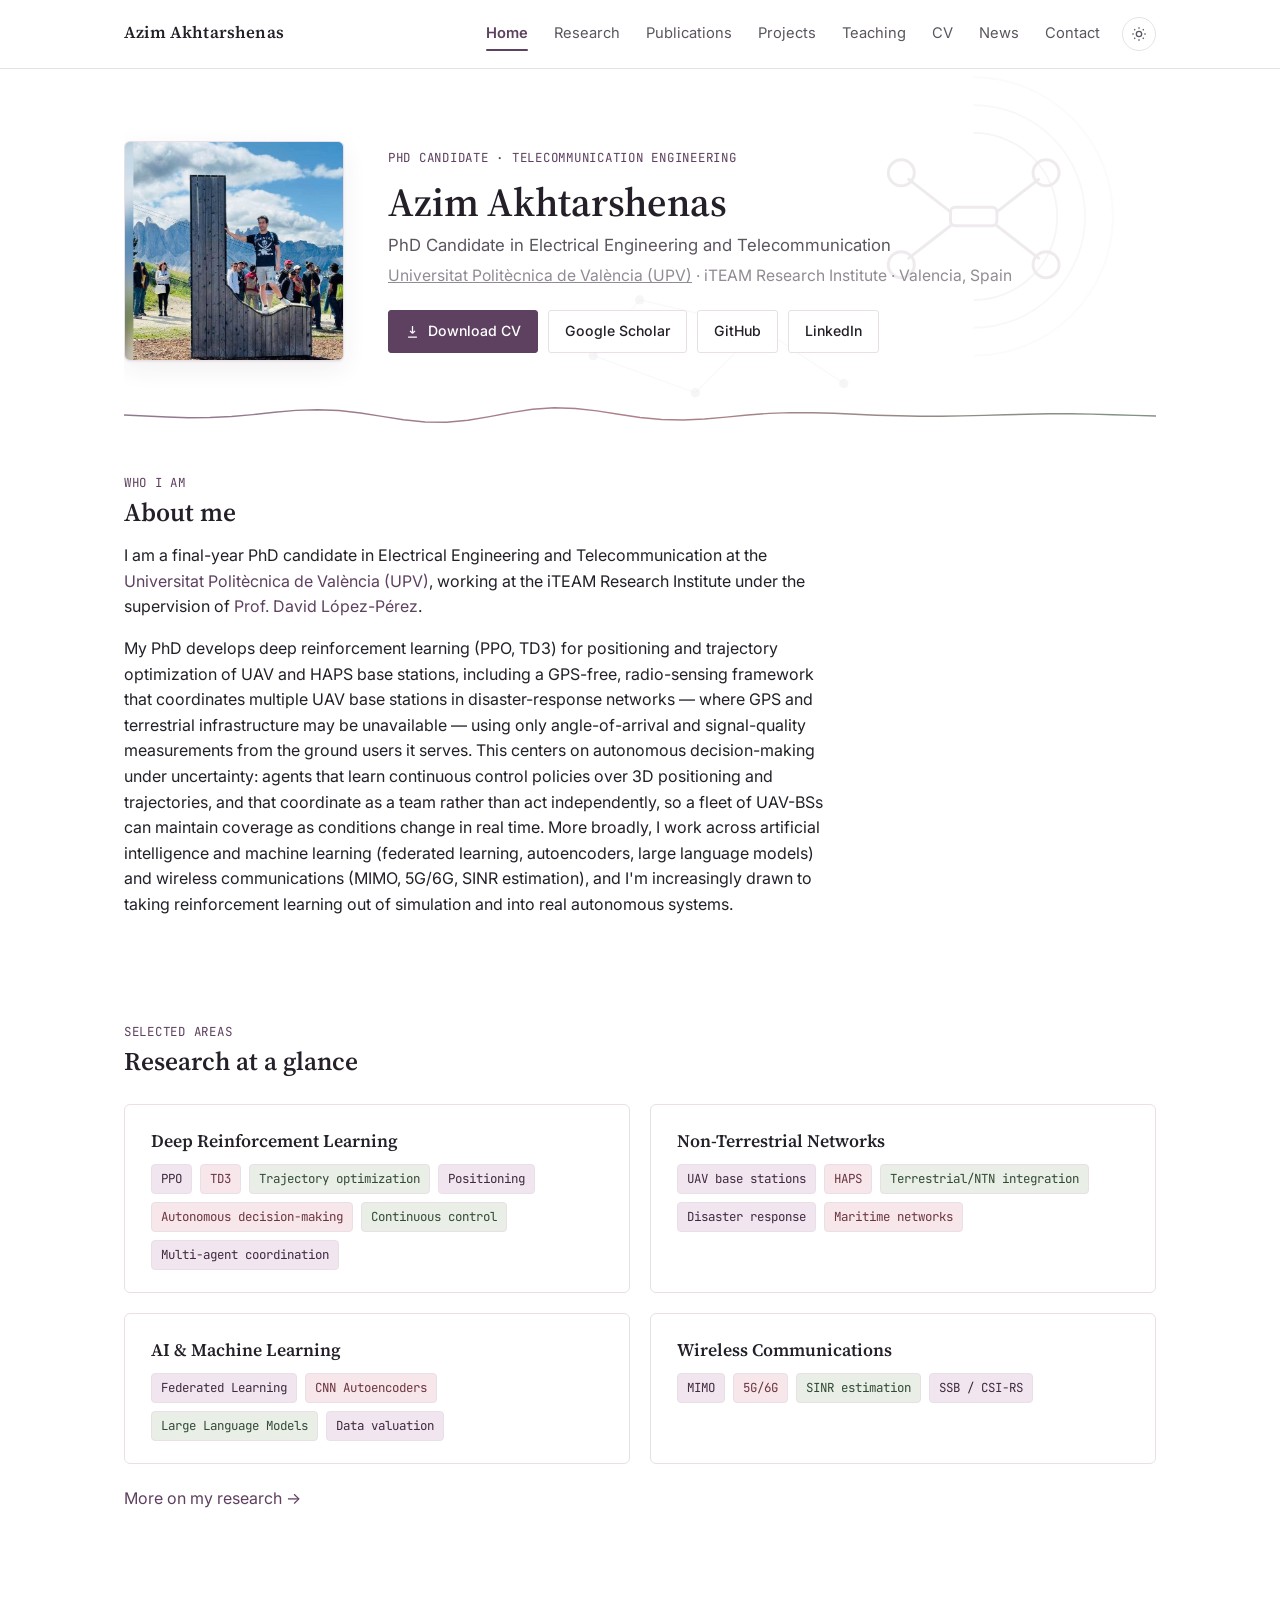
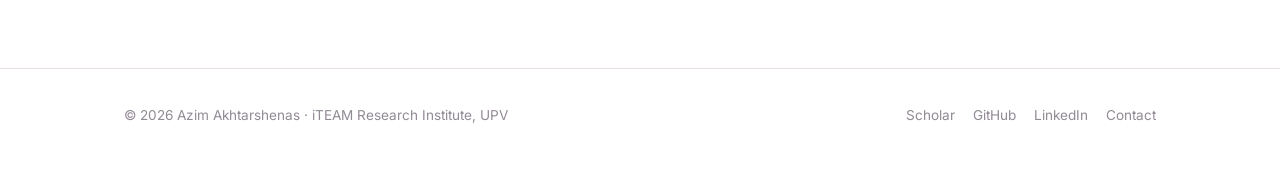
==== index.html @ 23be4c0c "Reconnect repo: reorder research cards, clean stray folders" ====
<!DOCTYPE html>
<html lang="en">
<head>
<meta charset="UTF-8" />
<meta name="viewport" content="width=device-width, initial-scale=1.0" />
<title>Azim Akhtarshenas — PhD Candidate, iTEAM / UPV</title>
<meta name="description" content="Azim Akhtarshenas, PhD candidate at iTEAM Research Institute, Universitat Politècnica de València. Wireless communications, AI, reinforcement learning, signal processing, computational imaging." />
<link rel="preconnect" href="https://fonts.googleapis.com">
<link rel="preconnect" href="https://fonts.gstatic.com" crossorigin>
<link href="https://fonts.googleapis.com/css2?family=Source+Serif+4:opsz,wght@8..60,400;8..60,600;8..60,700&family=Inter:wght@400;500;600;700&family=JetBrains+Mono:wght@400;500&display=swap" rel="stylesheet">
<link rel="stylesheet" href="assets/css/style.css" />
</head>
<body>

<header class="site-header">
  <nav class="nav">
    <a class="nav-brand" href="index.html">Azim Akhtarshenas</a>
    <button class="nav-toggle" onclick="toggleNav()" aria-label="Toggle menu">
      <svg viewBox="0 0 24 24" width="22" height="22" fill="none" stroke="currentColor" stroke-width="2"><line x1="3" y1="6" x2="21" y2="6"/><line x1="3" y1="12" x2="21" y2="12"/><line x1="3" y1="18" x2="21" y2="18"/></svg>
    </button>
    <ul class="nav-links">
      <li><a href="index.html">Home</a></li>
      <li><a href="research.html">Research</a></li>
      <li><a href="publications.html">Publications</a></li>
      <li><a href="projects.html">Projects</a></li>
      <li><a href="teaching.html">Teaching</a></li>
      <li><a href="cv.html">CV</a></li>
      <li><a href="news.html">News</a></li>
      <li><a href="contact.html">Contact</a></li>
      <li>
        <button class="theme-toggle" onclick="toggleTheme()" aria-label="Toggle dark mode">
          <svg class="icon-sun" viewBox="0 0 24 24" fill="none" stroke="currentColor" stroke-width="2"><circle cx="12" cy="12" r="4"/><path d="M12 2v2M12 20v2M4.9 4.9l1.4 1.4M17.7 17.7l1.4 1.4M2 12h2M20 12h2M4.9 19.1l1.4-1.4M17.7 6.3l1.4-1.4"/></svg>
          <svg class="icon-moon" viewBox="0 0 24 24" fill="none" stroke="currentColor" stroke-width="2"><path d="M21 12.8A9 9 0 1 1 11.2 3 7 7 0 0 0 21 12.8Z"/></svg>
        </button>
      </li>
    </ul>
  </nav>
</header>

<main class="container">

  <section class="hero">
    <svg class="hero-art" viewBox="0 0 800 460" aria-hidden="true" preserveAspectRatio="xMaxYMid meet">
      <!-- signal arcs broadcasting from the drone -->
      <g fill="none" stroke="currentColor" stroke-width="2">
        <path d="M560 120 a90 90 0 0 1 0 180" opacity="0.5"/>
        <path d="M560 90 a120 120 0 0 1 0 240" opacity="0.35"/>
        <path d="M560 60 a150 150 0 0 1 0 300" opacity="0.22"/>
      </g>
      <!-- quadcopter -->
      <g fill="none" stroke="currentColor" stroke-width="3.2" stroke-linecap="round">
        <rect x="535" y="200" width="50" height="20" rx="5"/>
        <line x1="535" y1="205" x2="490" y2="170"/>
        <line x1="585" y1="205" x2="630" y2="170"/>
        <line x1="535" y1="220" x2="490" y2="255"/>
        <line x1="585" y1="220" x2="630" y2="255"/>
        <circle cx="482" cy="163" r="14"/>
        <circle cx="638" cy="163" r="14"/>
        <circle cx="482" cy="262" r="14"/>
        <circle cx="638" cy="262" r="14"/>
      </g>
      <!-- multi-UAV / network graph nodes echoing the multi-agent coordination work -->
      <g fill="currentColor" opacity="0.5">
        <circle cx="150" cy="360" r="5"/>
        <circle cx="260" cy="400" r="5"/>
        <circle cx="330" cy="330" r="5"/>
        <circle cx="420" cy="390" r="5"/>
        <circle cx="200" cy="300" r="5"/>
      </g>
      <g fill="none" stroke="currentColor" stroke-width="1.4" opacity="0.32">
        <line x1="150" y1="360" x2="260" y2="400"/>
        <line x1="260" y1="400" x2="330" y2="330"/>
        <line x1="330" y1="330" x2="420" y2="390"/>
        <line x1="200" y1="300" x2="330" y2="330"/>
        <line x1="200" y1="300" x2="150" y2="360"/>
      </g>
      <!-- small drones drifting across the background, echoing the fleet-coordination work -->
      <g class="drone-fly drone-fly-a" fill="none" stroke="currentColor" stroke-width="3" stroke-linecap="round">
        <rect x="-12" y="-5" width="24" height="10" rx="3"/>
        <line x1="-12" y1="-2" x2="-30" y2="-16"/>
        <line x1="12" y1="-2" x2="30" y2="-16"/>
        <line x1="-12" y1="5" x2="-30" y2="18"/>
        <line x1="12" y1="5" x2="30" y2="18"/>
        <circle cx="-32" cy="-18" r="6"/>
        <circle cx="32" cy="-18" r="6"/>
        <circle cx="-32" cy="20" r="6"/>
        <circle cx="32" cy="20" r="6"/>
      </g>
      <g class="drone-fly drone-fly-b" fill="none" stroke="currentColor" stroke-width="2.6" stroke-linecap="round">
        <rect x="-10" y="-4" width="20" height="8" rx="2.5"/>
        <line x1="-10" y1="-2" x2="-25" y2="-13"/>
        <line x1="10" y1="-2" x2="25" y2="-13"/>
        <line x1="-10" y1="4" x2="-25" y2="15"/>
        <line x1="10" y1="4" x2="25" y2="15"/>
        <circle cx="-27" cy="-15" r="5"/>
        <circle cx="27" cy="-15" r="5"/>
        <circle cx="-27" cy="17" r="5"/>
        <circle cx="27" cy="17" r="5"/>
      </g>
    </svg>
    <div class="hero-grid">
      <img class="hero-photo" src="assets/img/profile.jpg" alt="Portrait of Azim Akhtarshenas" />
      <div>
        <span class="eyebrow">PhD Candidate · Telecommunication Engineering</span>
        <h1>Azim Akhtarshenas</h1>
        <p class="role">PhD Candidate in Electrical Engineering and Telecommunication</p>
        <p class="affil">
          <a href="https://www.upv.es" target="_blank" rel="noopener">Universitat Politècnica de València (UPV)</a> · iTEAM Research Institute · Valencia, Spain
        </p>
        <div class="btn-row">
          <a class="btn btn-primary" href="assets/cv/CV_Azim_Akhtarshenas.pdf" target="_blank" rel="noopener">
            <svg viewBox="0 0 24 24" fill="none" stroke="currentColor" stroke-width="2"><path d="M12 3v12m0 0 4-4m-4 4-4-4M5 21h14"/></svg>
            Download CV
          </a>
          <a class="btn" href="https://scholar.google.com/citations?user=5eCLyxwAAAAJ" target="_blank" rel="noopener">Google Scholar</a>
          <a class="btn" href="https://github.com/aakhtarshenas" target="_blank" rel="noopener">GitHub</a>
          <a class="btn" href="https://www.linkedin.com/in/azim-akhtarshenas-8499a5163/" target="_blank" rel="noopener">LinkedIn</a>
        </div>
      </div>
    </div>
  </section>

  <svg class="waveform-divider" aria-hidden="true"></svg>

  <section class="section">
    <div class="bio">
      <div class="section-head" style="margin-bottom:16px;">
        <span class="eyebrow">Who I am</span>
        <h2>About me</h2>
      </div>
      <p>
        I am a final-year PhD candidate in Electrical Engineering and Telecommunication at the
        <a href="https://www.upv.es" target="_blank" rel="noopener">Universitat Politècnica de València (UPV)</a>,
        working at the iTEAM Research Institute under the supervision of
        <a href="http://davidlopezperez.com/about-me/" target="_blank" rel="noopener">Prof. David López-Pérez</a>.
      </p>
      <p>
        My PhD develops deep reinforcement learning (PPO, TD3) for positioning and trajectory
        optimization of UAV and HAPS base stations, including a GPS-free, radio-sensing framework
        that coordinates multiple UAV base stations in disaster-response networks — where GPS and
        terrestrial infrastructure may be unavailable — using only angle-of-arrival and signal-quality
        measurements from the ground users it serves. This centers on autonomous decision-making
        under uncertainty: agents that learn continuous control policies over 3D positioning and
        trajectories, and that coordinate as a team rather than act independently, so a fleet of
        UAV-BSs can maintain coverage as conditions change in real time. More broadly, I work across
        artificial intelligence and machine learning (federated learning, autoencoders, large
        language models) and wireless communications (MIMO, 5G/6G, SINR estimation), and I'm
        increasingly drawn to taking reinforcement learning out of simulation and into real
        autonomous systems.
      </p>
    </div>
  </section>

  <section class="section">
    <div class="section-head">
      <span class="eyebrow">Selected areas</span>
      <h2>Research at a glance</h2>
    </div>
    <div class="card-grid">
      <div class="card">
        <h3>Deep Reinforcement Learning</h3>
        <ul>
          <li>PPO</li><li>TD3</li><li>Trajectory optimization</li><li>Positioning</li><li>Autonomous decision-making</li><li>Continuous control</li><li>Multi-agent coordination</li>
        </ul>
      </div>
      <div class="card">
        <h3>Non-Terrestrial Networks</h3>
        <ul>
          <li>UAV base stations</li><li>HAPS</li><li>Terrestrial/NTN integration</li><li>Disaster response</li><li>Maritime networks</li>
        </ul>
      </div>
      <div class="card">
        <h3>AI &amp; Machine Learning</h3>
        <ul>
          <li>Federated Learning</li><li>CNN Autoencoders</li><li>Large Language Models</li><li>Data valuation</li>
        </ul>
      </div>
      <div class="card">
        <h3>Wireless Communications</h3>
        <ul>
          <li>MIMO</li><li>5G/6G</li><li>SINR estimation</li><li>SSB / CSI-RS</li>
        </ul>
      </div>
    </div>
    <p style="margin-top:22px;"><a href="research.html">More on my research →</a></p>
  </section>

</main>

<footer class="site-footer">
  <div class="container footer-inner">
    <div>© <span id="year"></span> Azim Akhtarshenas · iTEAM Research Institute, UPV</div>
    <div class="footer-links">
      <a href="https://scholar.google.com/citations?user=5eCLyxwAAAAJ" target="_blank" rel="noopener">Scholar</a>
      <a href="https://github.com/aakhtarshenas" target="_blank" rel="noopener">GitHub</a>
      <a href="https://www.linkedin.com/in/azim-akhtarshenas-8499a5163/" target="_blank" rel="noopener">LinkedIn</a>
      <a href="contact.html">Contact</a>
    </div>
  </div>
</footer>

<script src="assets/js/main.js"></script>
<script>document.getElementById("year").textContent = new Date().getFullYear();</script>
</body>
</html>
---- assets/css/style.css ----
/* ==========================================================================
   Azim Akhtarshenas — academic site
   Design tokens
   ========================================================================== */

:root {
  /* -- palette (light) — dusty plum, rose, sage -- */
  --bg: #ffffff;
  --bg-raised: #ffffff;
  --bg-sunken: #f6f6f6;
  --ink: #241f28;
  --ink-soft: #5c5560;
  --ink-faint: #928a94;
  --hairline: #e8e0e6;
  --blue: #5e4060;
  --blue-deep: #40293f;
  --blue-soft: #8a6b8c;
  --blue-wash: #f1e6f0;
  --accent-line: #5e4060;
  --rose: #8c4a58;
  --rose-deep: #6b3540;
  --rose-wash: #f7e7ea;
  --sage: #47654a;
  --sage-deep: #324a34;
  --sage-wash: #e9efe6;
  --shadow: 0 1px 2px rgba(64, 41, 63, 0.07), 0 8px 24px rgba(64, 41, 63, 0.07);

  /* -- type -- */
  --font-display: "Source Serif 4", "Iowan Old Style", Georgia, serif;
  --font-body: "Inter", -apple-system, BlinkMacSystemFont, "Segoe UI", sans-serif;
  --font-mono: "JetBrains Mono", "SF Mono", Menlo, monospace;

  --radius: 3px;
  --max-w: 1080px;
}

html[data-theme="dark"] {
  --bg: #17131a;
  --bg-raised: #1f1922;
  --bg-sunken: #120e15;
  --ink: #f1eaf0;
  --ink-soft: #cabec8;
  --ink-faint: #8c7f8a;
  --hairline: #362e37;
  --blue: #d3a8d6;
  --blue-deep: #e6cae8;
  --blue-soft: #ab84ac;
  --blue-wash: #2c2130;
  --accent-line: #d3a8d6;
  --rose: #d99aa5;
  --rose-deep: #e8bcc4;
  --rose-wash: #302127;
  --sage: #9dc2a0;
  --sage-deep: #c1ddc3;
  --sage-wash: #1b2a1e;
  --shadow: 0 1px 2px rgba(0, 0, 0, 0.3), 0 8px 24px rgba(0, 0, 0, 0.35);
}

* { box-sizing: border-box; }

html {
  scroll-behavior: smooth;
}

@media (prefers-reduced-motion: reduce) {
  html { scroll-behavior: auto; }
  *, *::before, *::after { animation-duration: 0.001ms !important; transition-duration: 0.001ms !important; }
}

body {
  margin: 0;
  background: var(--bg);
  color: var(--ink);
  font-family: var(--font-body);
  font-size: 16px;
  line-height: 1.6;
  -webkit-font-smoothing: antialiased;
  transition: background 0.2s ease, color 0.2s ease;
}

a { color: var(--blue); text-decoration: none; }
a:hover { text-decoration: underline; }

:focus-visible {
  outline: 2px solid var(--blue);
  outline-offset: 2px;
}

h1, h2, h3, h4 {
  font-family: var(--font-display);
  color: var(--ink);
  font-weight: 600;
  line-height: 1.2;
  margin: 0 0 0.5em;
}

p { margin: 0 0 1em; color: var(--ink-soft); }

.container {
  max-width: var(--max-w);
  margin: 0 auto;
  padding: 0 24px;
}

/* ---------- Signature motif: waveform divider ----------
   A thin sine/pulse trace, standing in for an RF signal —
   used as a section divider instead of a generic <hr>. */
.waveform-divider {
  display: block;
  width: 100%;
  height: 28px;
  margin: 0 auto;
}
.waveform-divider path {
  fill: none;
  stroke: url(#waveform-gradient);
  stroke-width: 1.4;
  opacity: 0.7;
}

/* ---------- Header / nav ---------- */
.site-header {
  position: sticky;
  top: 0;
  z-index: 50;
  background: rgba(255, 255, 255, 0.86);
  backdrop-filter: saturate(180%) blur(10px);
  border-bottom: 1px solid var(--hairline);
}
html[data-theme="dark"] .site-header {
  background: rgba(15, 22, 33, 0.86);
}
.nav {
  display: flex;
  align-items: center;
  justify-content: space-between;
  max-width: var(--max-w);
  margin: 0 auto;
  padding: 14px 24px;
}
.nav-brand {
  font-family: var(--font-display);
  font-weight: 600;
  font-size: 1.05rem;
  color: var(--ink);
  letter-spacing: 0.01em;
}
.nav-brand:hover { text-decoration: none; color: var(--blue); }
.nav-links {
  display: flex;
  gap: 2px;
  list-style: none;
  margin: 0;
  padding: 0;
  align-items: center;
}
.nav-links a {
  display: inline-block;
  color: var(--ink-soft);
  font-size: 0.92rem;
  padding: 8px 12px;
  border-radius: var(--radius);
  position: relative;
}
.nav-links a:hover { color: var(--blue); text-decoration: none; background: var(--blue-wash); }
.nav-links a.active { color: var(--blue); font-weight: 600; }
.nav-links a.active::after {
  content: "";
  position: absolute;
  left: 12px; right: 12px; bottom: 3px;
  height: 2px;
  background: var(--accent-line);
  border-radius: 2px;
}
.nav-toggle {
  display: none;
  background: none; border: none; cursor: pointer;
  color: var(--ink); padding: 8px;
}
.theme-toggle {
  background: none;
  border: 1px solid var(--hairline);
  border-radius: 999px;
  width: 34px; height: 34px;
  display: inline-flex; align-items: center; justify-content: center;
  cursor: pointer;
  color: var(--ink-soft);
  margin-left: 8px;
}
.theme-toggle:hover { border-color: var(--blue); color: var(--blue); }
.theme-toggle svg { width: 16px; height: 16px; }
.theme-toggle .icon-moon { display: none; }
html[data-theme="dark"] .theme-toggle .icon-sun { display: none; }
html[data-theme="dark"] .theme-toggle .icon-moon { display: inline-block; }

@media (max-width: 820px) {
  .nav-toggle { display: inline-flex; align-items: center; }
  .nav-links {
    position: fixed;
    top: 61px; left: 0; right: 0;
    flex-direction: column;
    align-items: stretch;
    background: var(--bg);
    border-bottom: 1px solid var(--hairline);
    padding: 8px 24px 16px;
    display: none;
    box-shadow: var(--shadow);
  }
  .nav-links.open { display: flex; }
  .nav-links a { padding: 12px 8px; }
}

/* ---------- Footer ---------- */
.site-footer {
  border-top: 1px solid var(--hairline);
  margin-top: 96px;
  padding: 36px 0 48px;
}
.footer-inner {
  display: flex; flex-wrap: wrap; gap: 12px 28px;
  justify-content: space-between; align-items: center;
  font-size: 0.85rem; color: var(--ink-faint);
}
.footer-links { display: flex; gap: 18px; flex-wrap: wrap; }
.footer-links a { color: var(--ink-faint); }
.footer-links a:hover { color: var(--blue); }

/* ---------- Hero (home) ---------- */
.hero {
  padding: 72px 0 40px;
  position: relative;
  overflow: hidden;
}
.hero-art {
  position: absolute;
  top: 50%;
  right: -40px;
  transform: translateY(-50%);
  width: min(58vw, 760px);
  height: auto;
  color: var(--blue);
  opacity: 0.1;
  pointer-events: none;
  z-index: 0;
}
html[data-theme="dark"] .hero-art { opacity: 0.16; }
.hero-grid {
  position: relative;
  z-index: 1;
}

/* ---------- Ambient flying drones (hero background) ---------- */
.drone-fly {
  opacity: 0;
  transform-box: fill-box;
  transform-origin: center;
}
.drone-fly-a {
  color: var(--rose);
  animation: drone-fly-a 26s linear infinite;
}
.drone-fly-b {
  color: var(--sage);
  animation: drone-fly-b 34s linear infinite -9s;
}
@keyframes drone-fly-a {
  0%   { transform: translate(-60px, 380px) scale(0.6) rotate(-4deg); opacity: 0; }
  8%   { opacity: 0.22; }
  50%  { transform: translate(420px, 70px) scale(0.85) rotate(3deg); }
  92%  { opacity: 0.22; }
  100% { transform: translate(880px, -50px) scale(1) rotate(-2deg); opacity: 0; }
}
@keyframes drone-fly-b {
  0%   { transform: translate(860px, 130px) scale(0.7) rotate(4deg); opacity: 0; }
  8%   { opacity: 0.18; }
  50%  { transform: translate(380px, 350px) scale(0.9) rotate(-3deg); }
  92%  { opacity: 0.18; }
  100% { transform: translate(-80px, 410px) scale(0.6) rotate(2deg); opacity: 0; }
}
.hero-grid {
  display: grid;
  grid-template-columns: 220px 1fr;
  gap: 44px;
  align-items: center;
}
.hero-photo {
  width: 220px; height: 220px;
  border-radius: 6px;
  object-fit: cover;
  background: var(--bg-sunken);
  border: 1px solid var(--hairline);
  box-shadow: var(--shadow);
}
.eyebrow {
  font-family: var(--font-mono);
  font-size: 0.78rem;
  letter-spacing: 0.06em;
  text-transform: uppercase;
  color: var(--blue);
  margin-bottom: 10px;
  display: block;
}
.hero h1 {
  font-size: 2.5rem;
  margin-bottom: 6px;
}
.hero .role {
  font-size: 1.05rem;
  color: var(--ink-soft);
  margin-bottom: 4px;
}
.hero .affil {
  font-size: 0.98rem;
  color: var(--ink-faint);
  margin-bottom: 14px;
}
.hero .affil a { color: var(--ink-faint); text-decoration: underline; }
.tag-row {
  display: flex; flex-wrap: wrap; gap: 8px;
  margin-top: 12px;
}
.tag {
  font-family: var(--font-mono);
  font-size: 0.75rem;
  color: var(--blue-deep);
  background: var(--blue-wash);
  border: 1px solid var(--hairline);
  padding: 4px 10px;
  border-radius: 999px;
}
.tag-row .tag:nth-child(3n+2) { color: var(--rose-deep); background: var(--rose-wash); }
.tag-row .tag:nth-child(3n+3) { color: var(--sage-deep); background: var(--sage-wash); }

@media (max-width: 700px) {
  .hero-grid { grid-template-columns: 1fr; text-align: center; }
  .hero-photo { width: 160px; height: 160px; margin: 0 auto; }
  .tag-row, .btn-row { justify-content: center; }
  .hero h1 { font-size: 2rem; }
  .hero-art { display: none; }
}

/* ---------- Buttons ---------- */
.btn-row { display: flex; flex-wrap: wrap; gap: 10px; margin-top: 22px; }
.btn {
  display: inline-flex; align-items: center; gap: 8px;
  font-size: 0.88rem; font-weight: 500;
  padding: 9px 16px;
  border-radius: var(--radius);
  border: 1px solid var(--hairline);
  color: var(--ink);
  background: var(--bg-raised);
}
.btn:hover { text-decoration: none; border-color: var(--blue); color: var(--blue); }
.btn-primary {
  background: var(--blue);
  border-color: var(--blue);
  color: #fff;
}
.btn-primary:hover { background: var(--blue-deep); border-color: var(--blue-deep); color: #fff; }
.btn svg { width: 15px; height: 15px; }

/* ---------- Sections ---------- */
.section { padding: 44px 0; }
.section-head { margin-bottom: 28px; }
.section-head .eyebrow { margin-bottom: 4px; }
.section-head h2 { font-size: 1.6rem; }
.section-head p.lede { max-width: 640px; }

/* ---------- Bio ---------- */
.bio { max-width: 720px; font-size: 1rem; }
.bio p { color: var(--ink); }

/* ---------- Research cards ---------- */
.card-grid {
  display: grid;
  grid-template-columns: repeat(2, 1fr);
  gap: 20px;
}
@media (max-width: 700px) { .card-grid { grid-template-columns: 1fr; } }

.card {
  border: 1px solid var(--hairline);
  border-radius: 6px;
  background: var(--bg-raised);
  padding: 26px 26px 22px;
  transition: box-shadow 0.15s ease, transform 0.15s ease;
}
.card:hover { box-shadow: var(--shadow); transform: translateY(-2px); }
.card h3 {
  font-size: 1.1rem;
  display: flex; align-items: center; gap: 10px;
}
.card-icon {
  width: 20px; height: 20px;
  color: var(--blue);
  flex: none;
}
.card ul {
  margin: 12px 0 0;
  padding: 0;
  list-style: none;
  display: flex; flex-wrap: wrap; gap: 8px;
}
.card ul li {
  font-family: var(--font-mono);
  font-size: 0.78rem;
  color: var(--blue-deep);
  background: var(--blue-wash);
  border: 1px solid var(--hairline);
  padding: 4px 9px;
  border-radius: 4px;
}
.card ul li:nth-child(3n+2) { color: var(--rose-deep); background: var(--rose-wash); }
.card ul li:nth-child(3n+3) { color: var(--sage-deep); background: var(--sage-wash); }

/* ---------- Publications ---------- */
.pub-filter {
  display: flex; flex-wrap: wrap; gap: 8px;
  margin-bottom: 26px;
}
.pub-filter button {
  font-family: var(--font-mono);
  font-size: 0.78rem;
  padding: 6px 13px;
  border-radius: 999px;
  border: 1px solid var(--hairline);
  background: var(--bg-raised);
  color: var(--ink-soft);
  cursor: pointer;
}
.pub-filter button:hover { border-color: var(--blue); color: var(--blue); }
.pub-filter button.active { background: var(--blue); border-color: var(--blue); color: #fff; }

.pub-list { display: flex; flex-direction: column; gap: 0; }
.pub-item {
  padding: 22px 0;
  border-bottom: 1px solid var(--hairline);
  display: grid;
  grid-template-columns: 64px 1fr;
  gap: 18px;
}
.pub-item:first-child { padding-top: 0; }
.pub-year {
  font-family: var(--font-mono);
  color: var(--ink-faint);
  font-size: 0.85rem;
  padding-top: 3px;
}
.pub-title { font-size: 1.05rem; margin-bottom: 4px; color: var(--ink); font-weight: 600; }
.pub-authors { font-size: 0.9rem; color: var(--ink-soft); margin-bottom: 3px; }
.pub-venue { font-size: 0.87rem; color: var(--ink-faint); font-style: italic; margin-bottom: 10px; }
.pub-links { display: flex; gap: 14px; flex-wrap: wrap; }
.pub-links a {
  font-family: var(--font-mono);
  font-size: 0.78rem;
  color: var(--blue);
  border-bottom: 1px solid transparent;
}
.pub-links a:hover { border-bottom-color: var(--blue); text-decoration: none; }
@media (max-width: 600px) {
  .pub-item { grid-template-columns: 1fr; gap: 4px; }
}

/* ---------- Projects ---------- */
.project-grid {
  display: grid;
  grid-template-columns: repeat(2, 1fr);
  gap: 26px;
}
@media (max-width: 760px) { .project-grid { grid-template-columns: 1fr; } }
.project-card {
  border: 1px solid var(--hairline);
  border-radius: 6px;
  overflow: hidden;
  background: var(--bg-raised);
}
.project-media {
  width: 100%; aspect-ratio: 4/5;
  background: var(--bg-sunken);
  display: flex; align-items: center; justify-content: center;
  color: var(--ink-faint);
  font-family: var(--font-mono); font-size: 0.78rem;
  border-bottom: 1px solid var(--hairline);
  overflow: hidden;
}
.project-media img { width: 100%; height: 100%; object-fit: cover; }
.project-body { padding: 20px 22px 22px; }
.project-body h3 { font-size: 1.08rem; margin-bottom: 8px; }
.project-body p { font-size: 0.92rem; margin-bottom: 12px; }
.project-card--wide { grid-column: 1 / -1; }
.gif-grid {
  display: grid;
  grid-template-columns: repeat(4, 1fr);
  gap: 12px;
  margin: 4px 0 4px;
}
@media (max-width: 760px) { .gif-grid { grid-template-columns: repeat(2, 1fr); } }
.gif-grid figure {
  margin: 0;
  border: 1px solid var(--hairline);
  border-radius: 6px;
  overflow: hidden;
  background: var(--bg-sunken);
}
.gif-grid img {
  display: block;
  width: 100%;
  aspect-ratio: 1 / 1;
  object-fit: cover;
  background: var(--bg-sunken);
}
.gif-grid figcaption {
  font-family: var(--font-mono);
  font-size: 0.7rem;
  color: var(--ink-soft);
  text-align: center;
  padding: 6px 4px;
  border-top: 1px solid var(--hairline);
}
.chip-row { display: flex; flex-wrap: wrap; gap: 6px; margin-bottom: 12px; }

/* ---------- Scroll-reveal animation ---------- */
.reveal {
  opacity: 0;
  transform: translateY(18px);
  transition: opacity 0.6s ease, transform 0.6s ease;
}
.reveal.is-visible {
  opacity: 1;
  transform: none;
}

/* ---------- Image hover zoom ---------- */
.project-media img,
.hero-photo {
  transition: transform 0.45s ease;
}
.project-card:hover .project-media img {
  transform: scale(1.06);
}
.hero-photo:hover {
  transform: scale(1.03);
}

/* ---------- GIF gallery page ---------- */
.gif-pair { margin-bottom: 40px; }
.gif-pair h2 { font-size: 1.15rem; margin-bottom: 12px; }
.gif-pair-row {
  display: grid;
  grid-template-columns: 1fr 1fr;
  gap: 20px;
}
@media (max-width: 640px) { .gif-pair-row { grid-template-columns: 1fr; } }
.gif-pair-row figure {
  margin: 0;
  border: 1px solid var(--hairline);
  border-radius: 6px;
  overflow: hidden;
  background: var(--bg-sunken);
}
.gif-pair-row img {
  display: block;
  width: 100%;
  height: auto;
  background: var(--bg-sunken);
}
.gif-pair-row figcaption {
  font-family: var(--font-mono);
  font-size: 0.78rem;
  color: var(--ink-soft);
  text-align: center;
  padding: 8px 4px;
  border-top: 1px solid var(--hairline);
}
.chip {
  font-family: var(--font-mono); font-size: 0.72rem;
  color: var(--blue-deep); background: var(--blue-wash);
  border: 1px solid var(--hairline);
  padding: 3px 8px; border-radius: 4px;
}
.chip-row .chip:nth-child(3n+2) { color: var(--rose-deep); background: var(--rose-wash); }
.chip-row .chip:nth-child(3n+3) { color: var(--sage-deep); background: var(--sage-wash); }

/* ---------- News ---------- */
.news-list { position: relative; }
.news-year {
  font-family: var(--font-mono);
  color: var(--blue);
  font-size: 0.9rem;
  margin: 30px 0 10px;
  letter-spacing: 0.04em;
}
.news-year:first-child { margin-top: 0; }
.news-item {
  display: grid;
  grid-template-columns: 96px 1fr;
  gap: 16px;
  padding: 12px 0;
  border-bottom: 1px solid var(--hairline);
}
.news-item:last-child { border-bottom: none; }
.news-date { font-family: var(--font-mono); font-size: 0.78rem; color: var(--ink-faint); padding-top: 2px; }
.news-text { color: var(--ink); font-size: 0.95rem; }
.news-text a { font-weight: 500; }

/* ---------- Teaching ---------- */
.teach-item {
  border-bottom: 1px solid var(--hairline);
  padding: 20px 0;
}
.teach-item:first-child { padding-top: 0; }
.teach-item h3 { font-size: 1.05rem; margin-bottom: 4px; }
.teach-meta { font-family: var(--font-mono); font-size: 0.78rem; color: var(--ink-faint); margin-bottom: 8px; }

/* ---------- CV ---------- */
.cv-embed {
  width: 100%;
  height: 900px;
  border: 1px solid var(--hairline);
  border-radius: 6px;
  background: var(--bg-sunken);
}
@media (max-width: 700px) { .cv-embed { height: 560px; } }
.cv-fallback {
  padding: 18px;
  font-size: 0.9rem;
  color: var(--ink-soft);
}

/* ---------- Contact ---------- */
.contact-grid {
  display: grid;
  grid-template-columns: 1fr 1fr;
  gap: 40px;
}
@media (max-width: 700px) { .contact-grid { grid-template-columns: 1fr; } }
.contact-list { list-style: none; padding: 0; margin: 0; }
.contact-list li {
  display: flex; gap: 12px; align-items: flex-start;
  padding: 10px 0;
  border-bottom: 1px solid var(--hairline);
  font-size: 0.95rem;
}
.contact-list li svg { width: 17px; height: 17px; color: var(--blue); flex: none; margin-top: 2px; }
.map-frame {
  width: 100%; height: 260px; border: 1px solid var(--hairline);
  border-radius: 6px; filter: grayscale(0.15);
}

/* ---------- Contact form card ---------- */
.contact-form-card {
  border-radius: 10px;
  padding: 28px;
  color: #fff;
  background: linear-gradient(150deg, var(--blue-deep) 0%, var(--blue) 45%, var(--rose) 100%);
  box-shadow: var(--shadow);
}
.contact-form-card h3 {
  color: #fff;
  font-size: 1.2rem;
  margin-bottom: 6px;
}
.contact-form-card > p {
  color: rgba(255, 255, 255, 0.82);
  font-size: 0.9rem;
  margin-bottom: 20px;
}
.contact-form-card form {
  display: flex;
  flex-direction: column;
  gap: 4px;
}
.contact-form-card label {
  font-size: 0.85rem;
  font-weight: 600;
  margin: 10px 0 6px;
}
.contact-form-card label:first-of-type { margin-top: 0; }
.contact-form-card .req { color: #ffe3ea; }
.contact-form-card input[type="text"],
.contact-form-card input[type="email"],
.contact-form-card input[type="tel"],
.contact-form-card textarea {
  width: 100%;
  border: 1px solid rgba(255, 255, 255, 0.5);
  border-radius: 6px;
  padding: 10px 12px;
  font-family: var(--font-body);
  font-size: 0.92rem;
  background: #fff;
  color: var(--ink);
  box-sizing: border-box;
}
.contact-form-card textarea { resize: vertical; }
.contact-form-card input[type="file"] {
  font-size: 0.82rem;
  color: rgba(255, 255, 255, 0.9);
}
.contact-form-card input:focus,
.contact-form-card textarea:focus {
  outline: 2px solid #fff;
  outline-offset: 1px;
}
.contact-form-card .btn-primary {
  background: rgba(0, 0, 0, 0.28);
  border-color: transparent;
  backdrop-filter: blur(2px);
}
.contact-form-card .btn-primary:hover { background: rgba(0, 0, 0, 0.4); }

/* ---------- Page header (non-home pages) ---------- */
.page-head { padding: 56px 0 8px; }
.page-head h1 { font-size: 2rem; }
.page-head p.lede { color: var(--ink-soft); max-width: 640px; }

/* ---------- Misc ---------- */
.note {
  font-size: 0.82rem;
  color: var(--ink-faint);
  border-left: 2px solid var(--hairline);
  padding-left: 12px;
  margin-top: 8px;
}
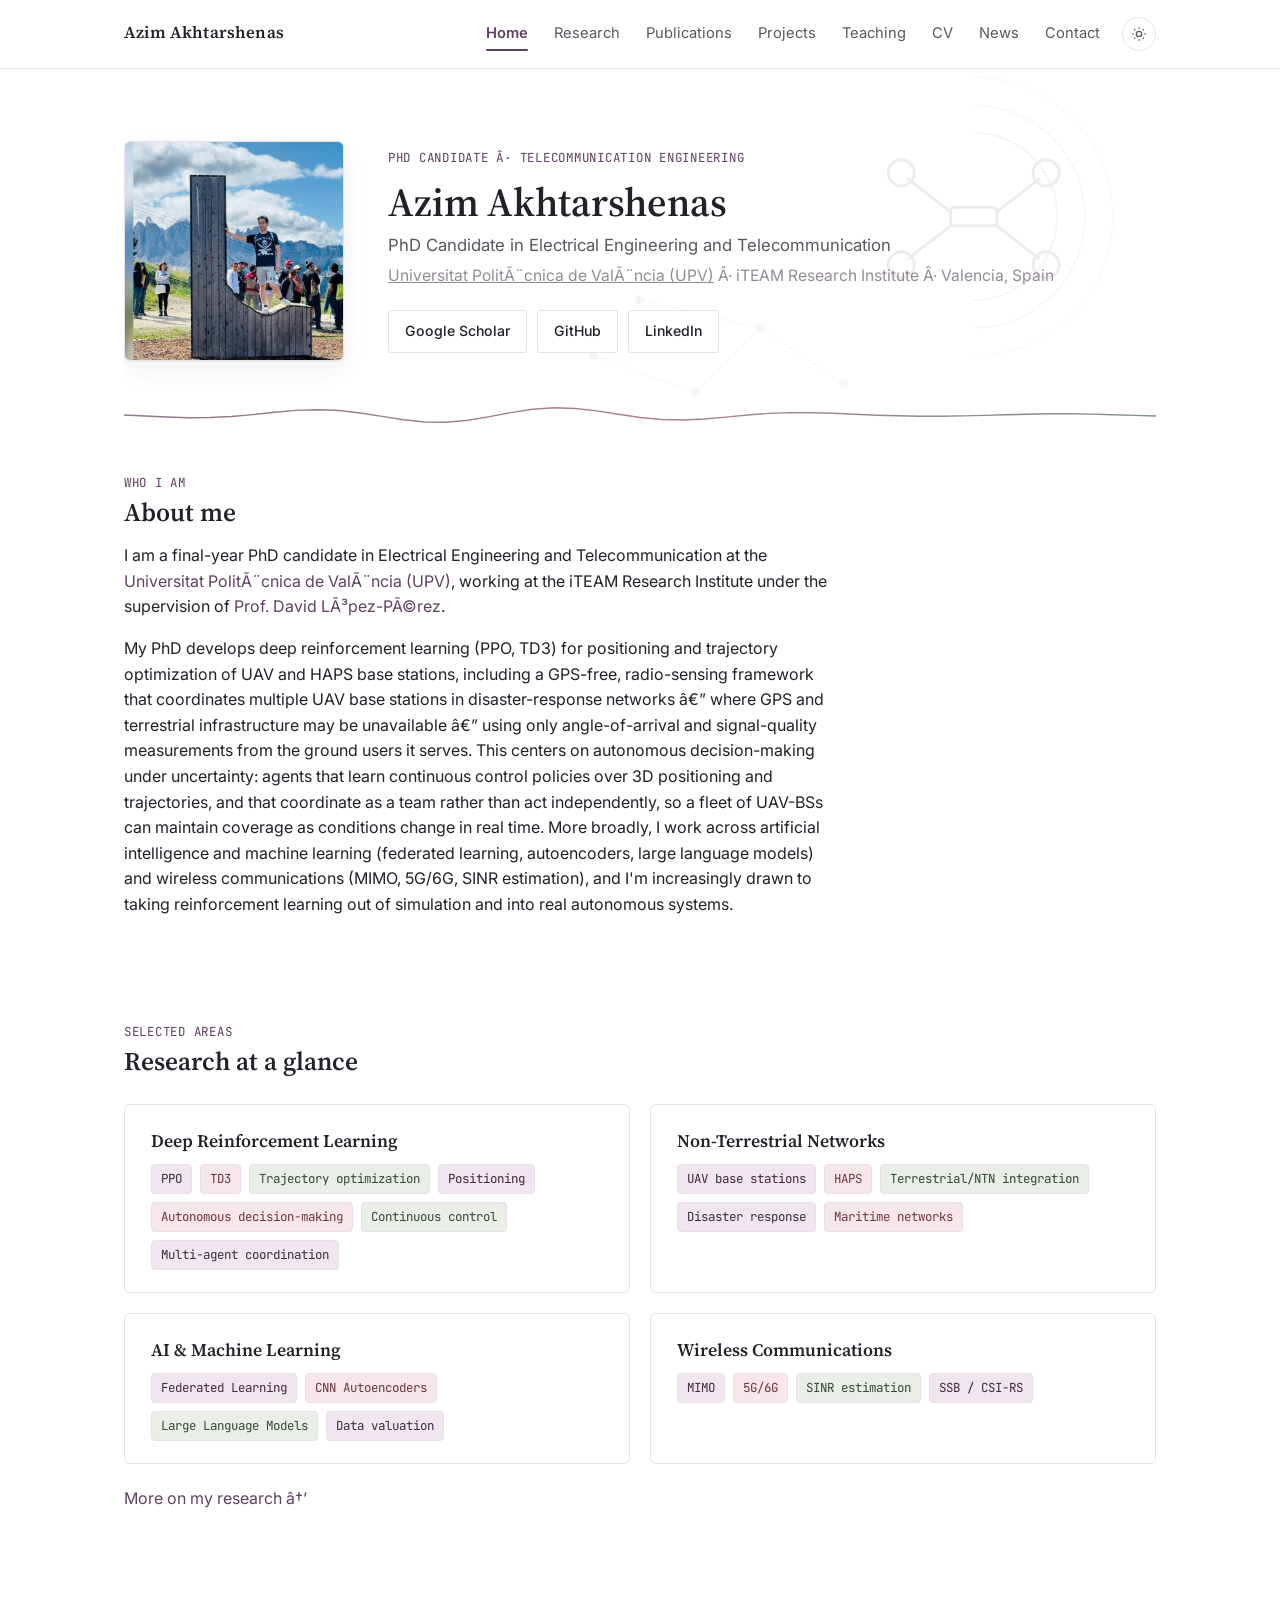
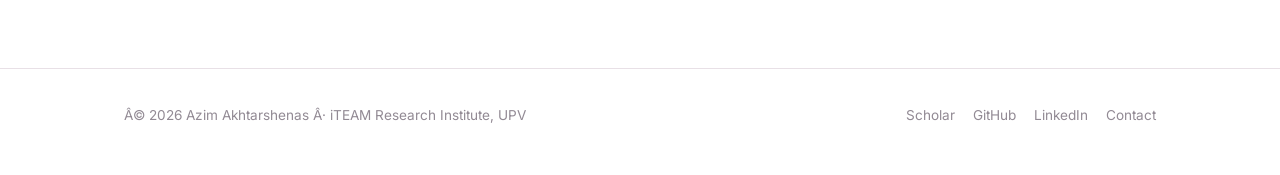
==== commit 48188b28: "Remove redundant Download CV button from hero" ====
--- a/index.html
+++ b/index.html
@@ -1,10 +1,10 @@
-<!DOCTYPE html>
+﻿<!DOCTYPE html>
 <html lang="en">
 <head>
 <meta charset="UTF-8" />
 <meta name="viewport" content="width=device-width, initial-scale=1.0" />
-<title>Azim Akhtarshenas — PhD Candidate, iTEAM / UPV</title>
-<meta name="description" content="Azim Akhtarshenas, PhD candidate at iTEAM Research Institute, Universitat Politècnica de València. Wireless communications, AI, reinforcement learning, signal processing, computational imaging." />
+<title>Azim Akhtarshenas â€” PhD Candidate, iTEAM / UPV</title>
+<meta name="description" content="Azim Akhtarshenas, PhD candidate at iTEAM Research Institute, Universitat PolitÃ¨cnica de ValÃ¨ncia. Wireless communications, AI, reinforcement learning, signal processing, computational imaging." />
 <link rel="preconnect" href="https://fonts.googleapis.com">
 <link rel="preconnect" href="https://fonts.gstatic.com" crossorigin>
 <link href="https://fonts.googleapis.com/css2?family=Source+Serif+4:opsz,wght@8..60,400;8..60,600;8..60,700&family=Inter:wght@400;500;600;700&family=JetBrains+Mono:wght@400;500&display=swap" rel="stylesheet">
@@ -101,17 +101,13 @@
     <div class="hero-grid">
       <img class="hero-photo" src="assets/img/profile.jpg" alt="Portrait of Azim Akhtarshenas" />
       <div>
-        <span class="eyebrow">PhD Candidate · Telecommunication Engineering</span>
+        <span class="eyebrow">PhD Candidate Â· Telecommunication Engineering</span>
         <h1>Azim Akhtarshenas</h1>
         <p class="role">PhD Candidate in Electrical Engineering and Telecommunication</p>
         <p class="affil">
-          <a href="https://www.upv.es" target="_blank" rel="noopener">Universitat Politècnica de València (UPV)</a> · iTEAM Research Institute · Valencia, Spain
+          <a href="https://www.upv.es" target="_blank" rel="noopener">Universitat PolitÃ¨cnica de ValÃ¨ncia (UPV)</a> Â· iTEAM Research Institute Â· Valencia, Spain
         </p>
         <div class="btn-row">
-          <a class="btn btn-primary" href="assets/cv/CV_Azim_Akhtarshenas.pdf" target="_blank" rel="noopener">
-            <svg viewBox="0 0 24 24" fill="none" stroke="currentColor" stroke-width="2"><path d="M12 3v12m0 0 4-4m-4 4-4-4M5 21h14"/></svg>
-            Download CV
-          </a>
           <a class="btn" href="https://scholar.google.com/citations?user=5eCLyxwAAAAJ" target="_blank" rel="noopener">Google Scholar</a>
           <a class="btn" href="https://github.com/aakhtarshenas" target="_blank" rel="noopener">GitHub</a>
           <a class="btn" href="https://www.linkedin.com/in/azim-akhtarshenas-8499a5163/" target="_blank" rel="noopener">LinkedIn</a>
@@ -130,15 +126,15 @@
       </div>
       <p>
         I am a final-year PhD candidate in Electrical Engineering and Telecommunication at the
-        <a href="https://www.upv.es" target="_blank" rel="noopener">Universitat Politècnica de València (UPV)</a>,
+        <a href="https://www.upv.es" target="_blank" rel="noopener">Universitat PolitÃ¨cnica de ValÃ¨ncia (UPV)</a>,
         working at the iTEAM Research Institute under the supervision of
-        <a href="http://davidlopezperez.com/about-me/" target="_blank" rel="noopener">Prof. David López-Pérez</a>.
+        <a href="http://davidlopezperez.com/about-me/" target="_blank" rel="noopener">Prof. David LÃ³pez-PÃ©rez</a>.
       </p>
       <p>
         My PhD develops deep reinforcement learning (PPO, TD3) for positioning and trajectory
         optimization of UAV and HAPS base stations, including a GPS-free, radio-sensing framework
-        that coordinates multiple UAV base stations in disaster-response networks — where GPS and
-        terrestrial infrastructure may be unavailable — using only angle-of-arrival and signal-quality
+        that coordinates multiple UAV base stations in disaster-response networks â€” where GPS and
+        terrestrial infrastructure may be unavailable â€” using only angle-of-arrival and signal-quality
         measurements from the ground users it serves. This centers on autonomous decision-making
         under uncertainty: agents that learn continuous control policies over 3D positioning and
         trajectories, and that coordinate as a team rather than act independently, so a fleet of
@@ -182,14 +178,14 @@
         </ul>
       </div>
     </div>
-    <p style="margin-top:22px;"><a href="research.html">More on my research →</a></p>
+    <p style="margin-top:22px;"><a href="research.html">More on my research â†’</a></p>
   </section>
 
 </main>
 
 <footer class="site-footer">
   <div class="container footer-inner">
-    <div>© <span id="year"></span> Azim Akhtarshenas · iTEAM Research Institute, UPV</div>
+    <div>Â© <span id="year"></span> Azim Akhtarshenas Â· iTEAM Research Institute, UPV</div>
     <div class="footer-links">
       <a href="https://scholar.google.com/citations?user=5eCLyxwAAAAJ" target="_blank" rel="noopener">Scholar</a>
       <a href="https://github.com/aakhtarshenas" target="_blank" rel="noopener">GitHub</a>
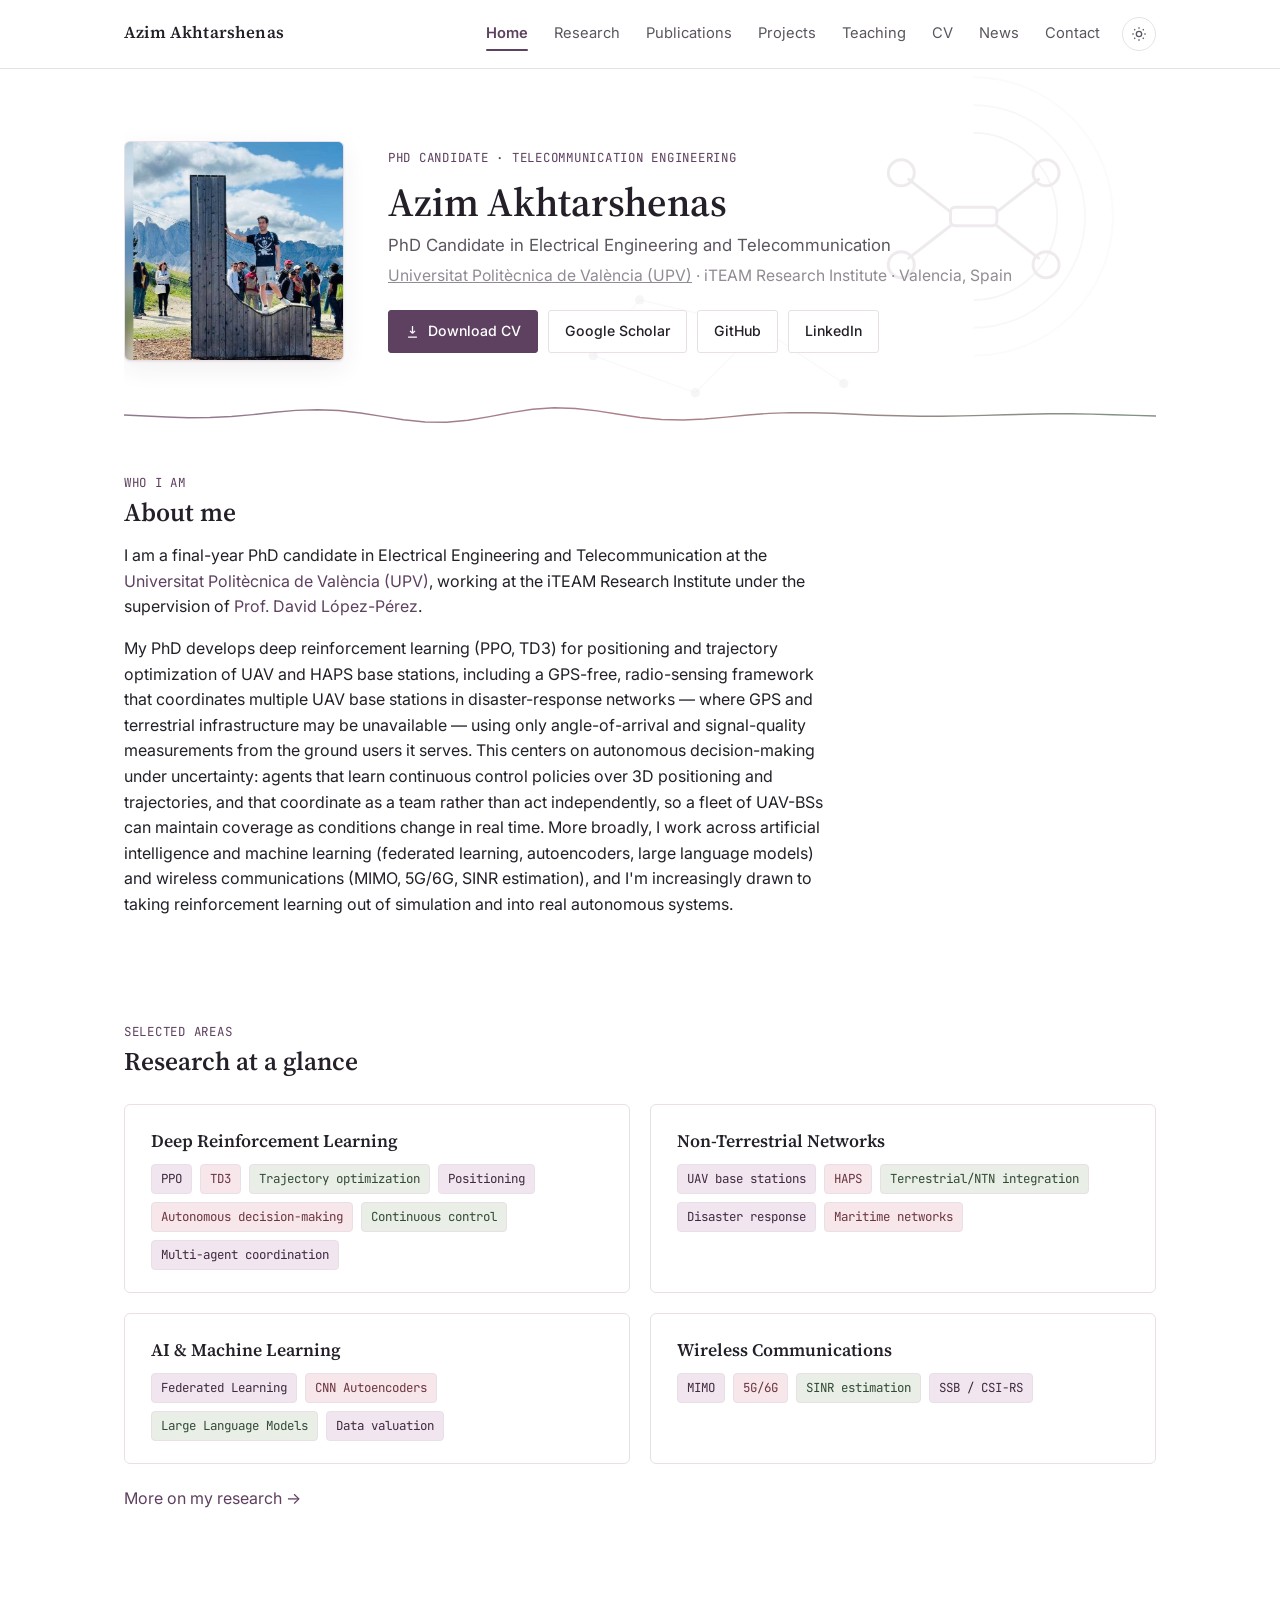
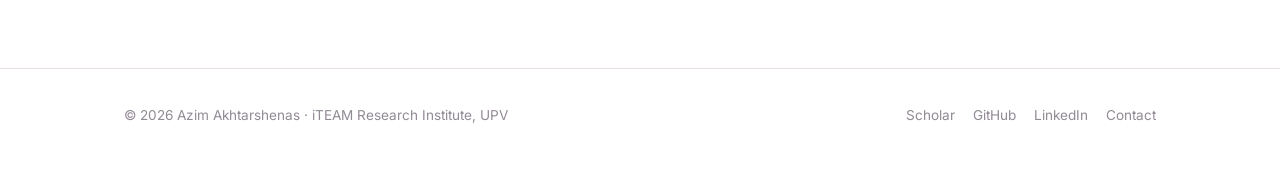
==== commit f5315488: "Update CV; mark TD3 GLOBECOM paper as accepted" ====
--- a/index.html
+++ b/index.html
@@ -1,10 +1,10 @@
-﻿<!DOCTYPE html>
+<!DOCTYPE html>
 <html lang="en">
 <head>
 <meta charset="UTF-8" />
 <meta name="viewport" content="width=device-width, initial-scale=1.0" />
-<title>Azim Akhtarshenas â€” PhD Candidate, iTEAM / UPV</title>
-<meta name="description" content="Azim Akhtarshenas, PhD candidate at iTEAM Research Institute, Universitat PolitÃ¨cnica de ValÃ¨ncia. Wireless communications, AI, reinforcement learning, signal processing, computational imaging." />
+<title>Azim Akhtarshenas — PhD Candidate, iTEAM / UPV</title>
+<meta name="description" content="Azim Akhtarshenas, PhD candidate at iTEAM Research Institute, Universitat Politècnica de València. Wireless communications, AI, reinforcement learning, signal processing, computational imaging." />
 <link rel="preconnect" href="https://fonts.googleapis.com">
 <link rel="preconnect" href="https://fonts.gstatic.com" crossorigin>
 <link href="https://fonts.googleapis.com/css2?family=Source+Serif+4:opsz,wght@8..60,400;8..60,600;8..60,700&family=Inter:wght@400;500;600;700&family=JetBrains+Mono:wght@400;500&display=swap" rel="stylesheet">
@@ -101,13 +101,17 @@
     <div class="hero-grid">
       <img class="hero-photo" src="assets/img/profile.jpg" alt="Portrait of Azim Akhtarshenas" />
       <div>
-        <span class="eyebrow">PhD Candidate Â· Telecommunication Engineering</span>
+        <span class="eyebrow">PhD Candidate · Telecommunication Engineering</span>
         <h1>Azim Akhtarshenas</h1>
         <p class="role">PhD Candidate in Electrical Engineering and Telecommunication</p>
         <p class="affil">
-          <a href="https://www.upv.es" target="_blank" rel="noopener">Universitat PolitÃ¨cnica de ValÃ¨ncia (UPV)</a> Â· iTEAM Research Institute Â· Valencia, Spain
+          <a href="https://www.upv.es" target="_blank" rel="noopener">Universitat Politècnica de València (UPV)</a> · iTEAM Research Institute · Valencia, Spain
         </p>
         <div class="btn-row">
+          <a class="btn btn-primary" href="assets/cv/CV_Azim_Akhtarshenas.pdf" target="_blank" rel="noopener">
+            <svg viewBox="0 0 24 24" fill="none" stroke="currentColor" stroke-width="2"><path d="M12 3v12m0 0 4-4m-4 4-4-4M5 21h14"/></svg>
+            Download CV
+          </a>
           <a class="btn" href="https://scholar.google.com/citations?user=5eCLyxwAAAAJ" target="_blank" rel="noopener">Google Scholar</a>
           <a class="btn" href="https://github.com/aakhtarshenas" target="_blank" rel="noopener">GitHub</a>
           <a class="btn" href="https://www.linkedin.com/in/azim-akhtarshenas-8499a5163/" target="_blank" rel="noopener">LinkedIn</a>
@@ -126,15 +130,15 @@
       </div>
       <p>
         I am a final-year PhD candidate in Electrical Engineering and Telecommunication at the
-        <a href="https://www.upv.es" target="_blank" rel="noopener">Universitat PolitÃ¨cnica de ValÃ¨ncia (UPV)</a>,
+        <a href="https://www.upv.es" target="_blank" rel="noopener">Universitat Politècnica de València (UPV)</a>,
         working at the iTEAM Research Institute under the supervision of
-        <a href="http://davidlopezperez.com/about-me/" target="_blank" rel="noopener">Prof. David LÃ³pez-PÃ©rez</a>.
+        <a href="http://davidlopezperez.com/about-me/" target="_blank" rel="noopener">Prof. David López-Pérez</a>.
       </p>
       <p>
         My PhD develops deep reinforcement learning (PPO, TD3) for positioning and trajectory
         optimization of UAV and HAPS base stations, including a GPS-free, radio-sensing framework
-        that coordinates multiple UAV base stations in disaster-response networks â€” where GPS and
-        terrestrial infrastructure may be unavailable â€” using only angle-of-arrival and signal-quality
+        that coordinates multiple UAV base stations in disaster-response networks — where GPS and
+        terrestrial infrastructure may be unavailable — using only angle-of-arrival and signal-quality
         measurements from the ground users it serves. This centers on autonomous decision-making
         under uncertainty: agents that learn continuous control policies over 3D positioning and
         trajectories, and that coordinate as a team rather than act independently, so a fleet of
@@ -178,14 +182,14 @@
         </ul>
       </div>
     </div>
-    <p style="margin-top:22px;"><a href="research.html">More on my research â†’</a></p>
+    <p style="margin-top:22px;"><a href="research.html">More on my research →</a></p>
   </section>
 
 </main>
 
 <footer class="site-footer">
   <div class="container footer-inner">
-    <div>Â© <span id="year"></span> Azim Akhtarshenas Â· iTEAM Research Institute, UPV</div>
+    <div>© <span id="year"></span> Azim Akhtarshenas · iTEAM Research Institute, UPV</div>
     <div class="footer-links">
       <a href="https://scholar.google.com/citations?user=5eCLyxwAAAAJ" target="_blank" rel="noopener">Scholar</a>
       <a href="https://github.com/aakhtarshenas" target="_blank" rel="noopener">GitHub</a>
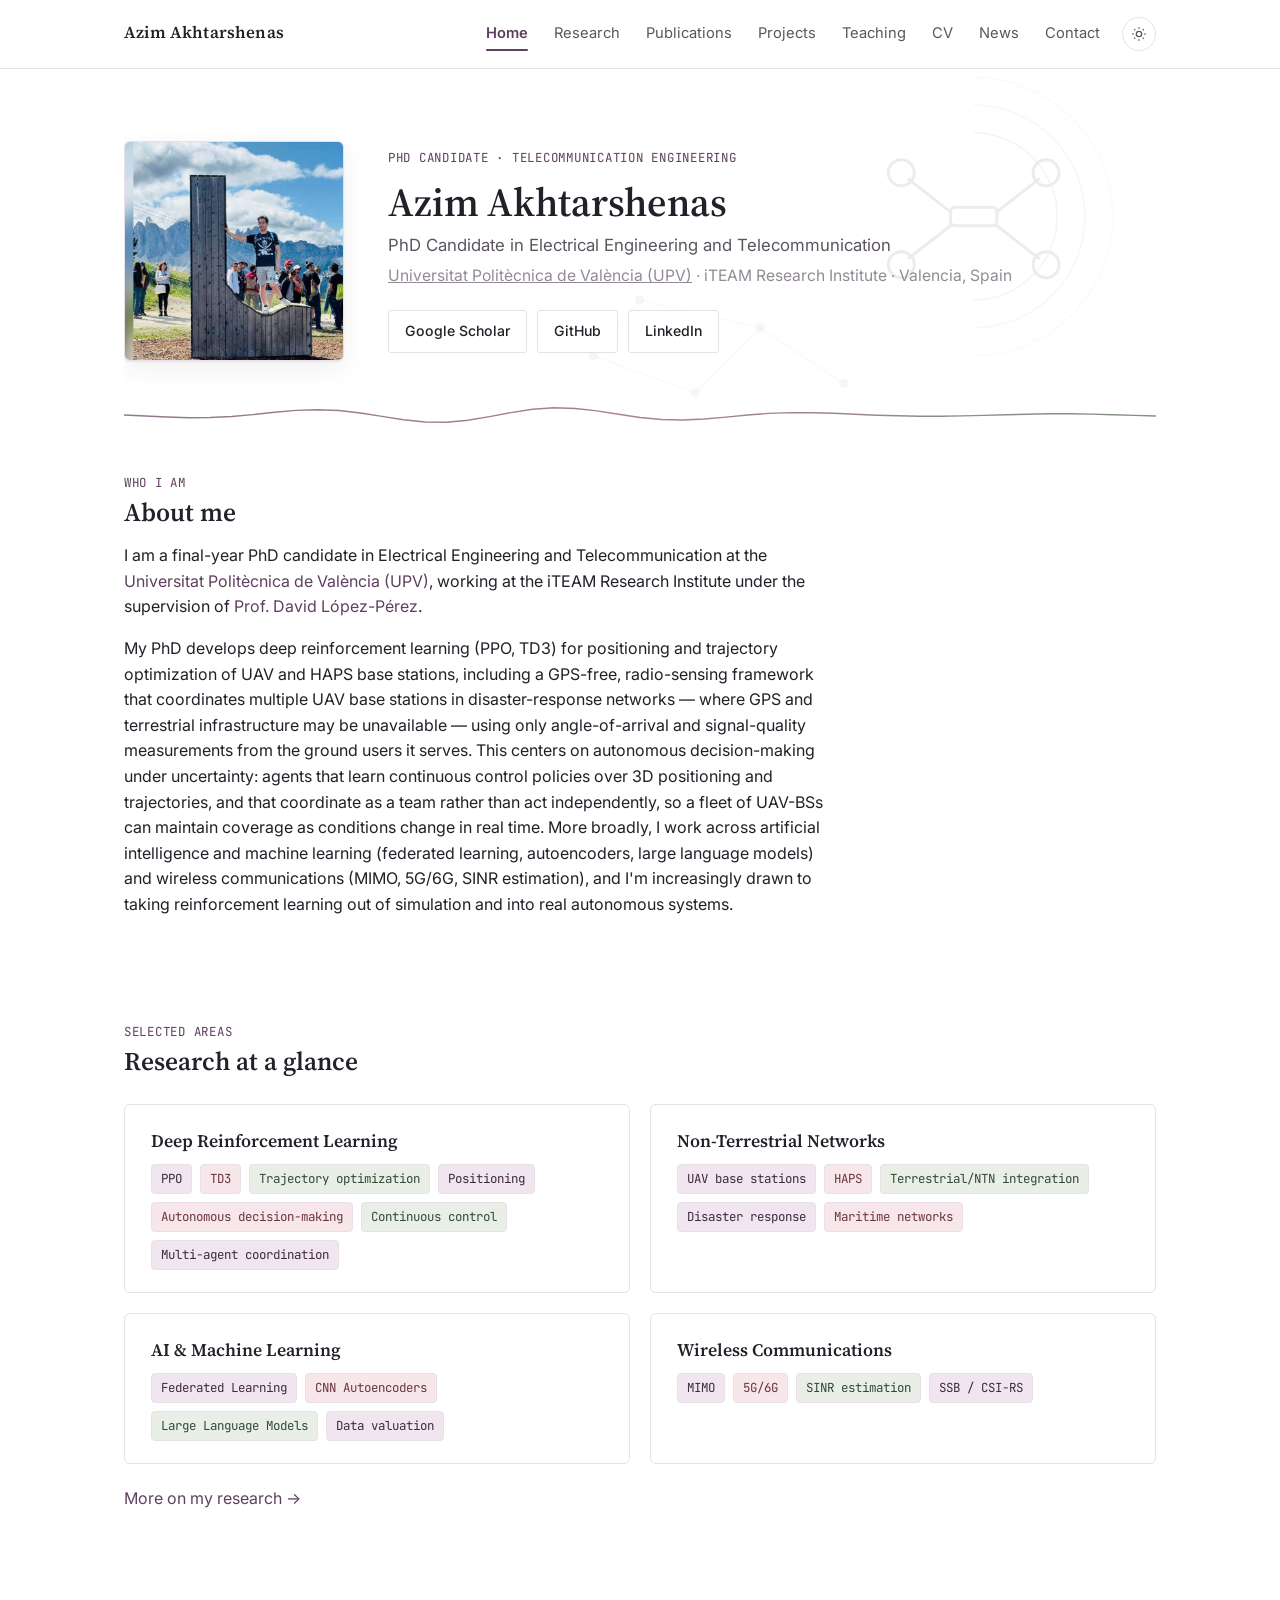
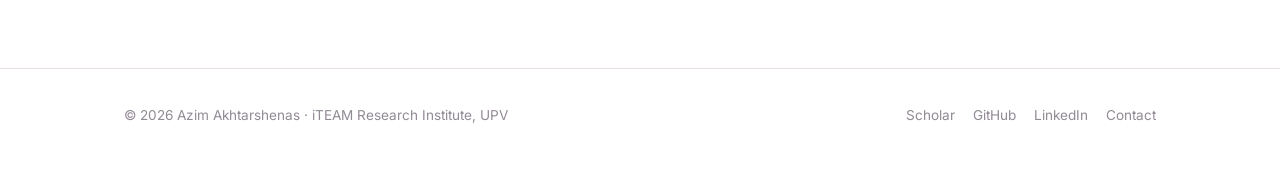
==== commit 3edf164c: "Remove duplicate pink Download CV button from hero" ====
--- a/index.html
+++ b/index.html
@@ -108,10 +108,6 @@
           <a href="https://www.upv.es" target="_blank" rel="noopener">Universitat Politècnica de València (UPV)</a> · iTEAM Research Institute · Valencia, Spain
         </p>
         <div class="btn-row">
-          <a class="btn btn-primary" href="assets/cv/CV_Azim_Akhtarshenas.pdf" target="_blank" rel="noopener">
-            <svg viewBox="0 0 24 24" fill="none" stroke="currentColor" stroke-width="2"><path d="M12 3v12m0 0 4-4m-4 4-4-4M5 21h14"/></svg>
-            Download CV
-          </a>
           <a class="btn" href="https://scholar.google.com/citations?user=5eCLyxwAAAAJ" target="_blank" rel="noopener">Google Scholar</a>
           <a class="btn" href="https://github.com/aakhtarshenas" target="_blank" rel="noopener">GitHub</a>
           <a class="btn" href="https://www.linkedin.com/in/azim-akhtarshenas-8499a5163/" target="_blank" rel="noopener">LinkedIn</a>
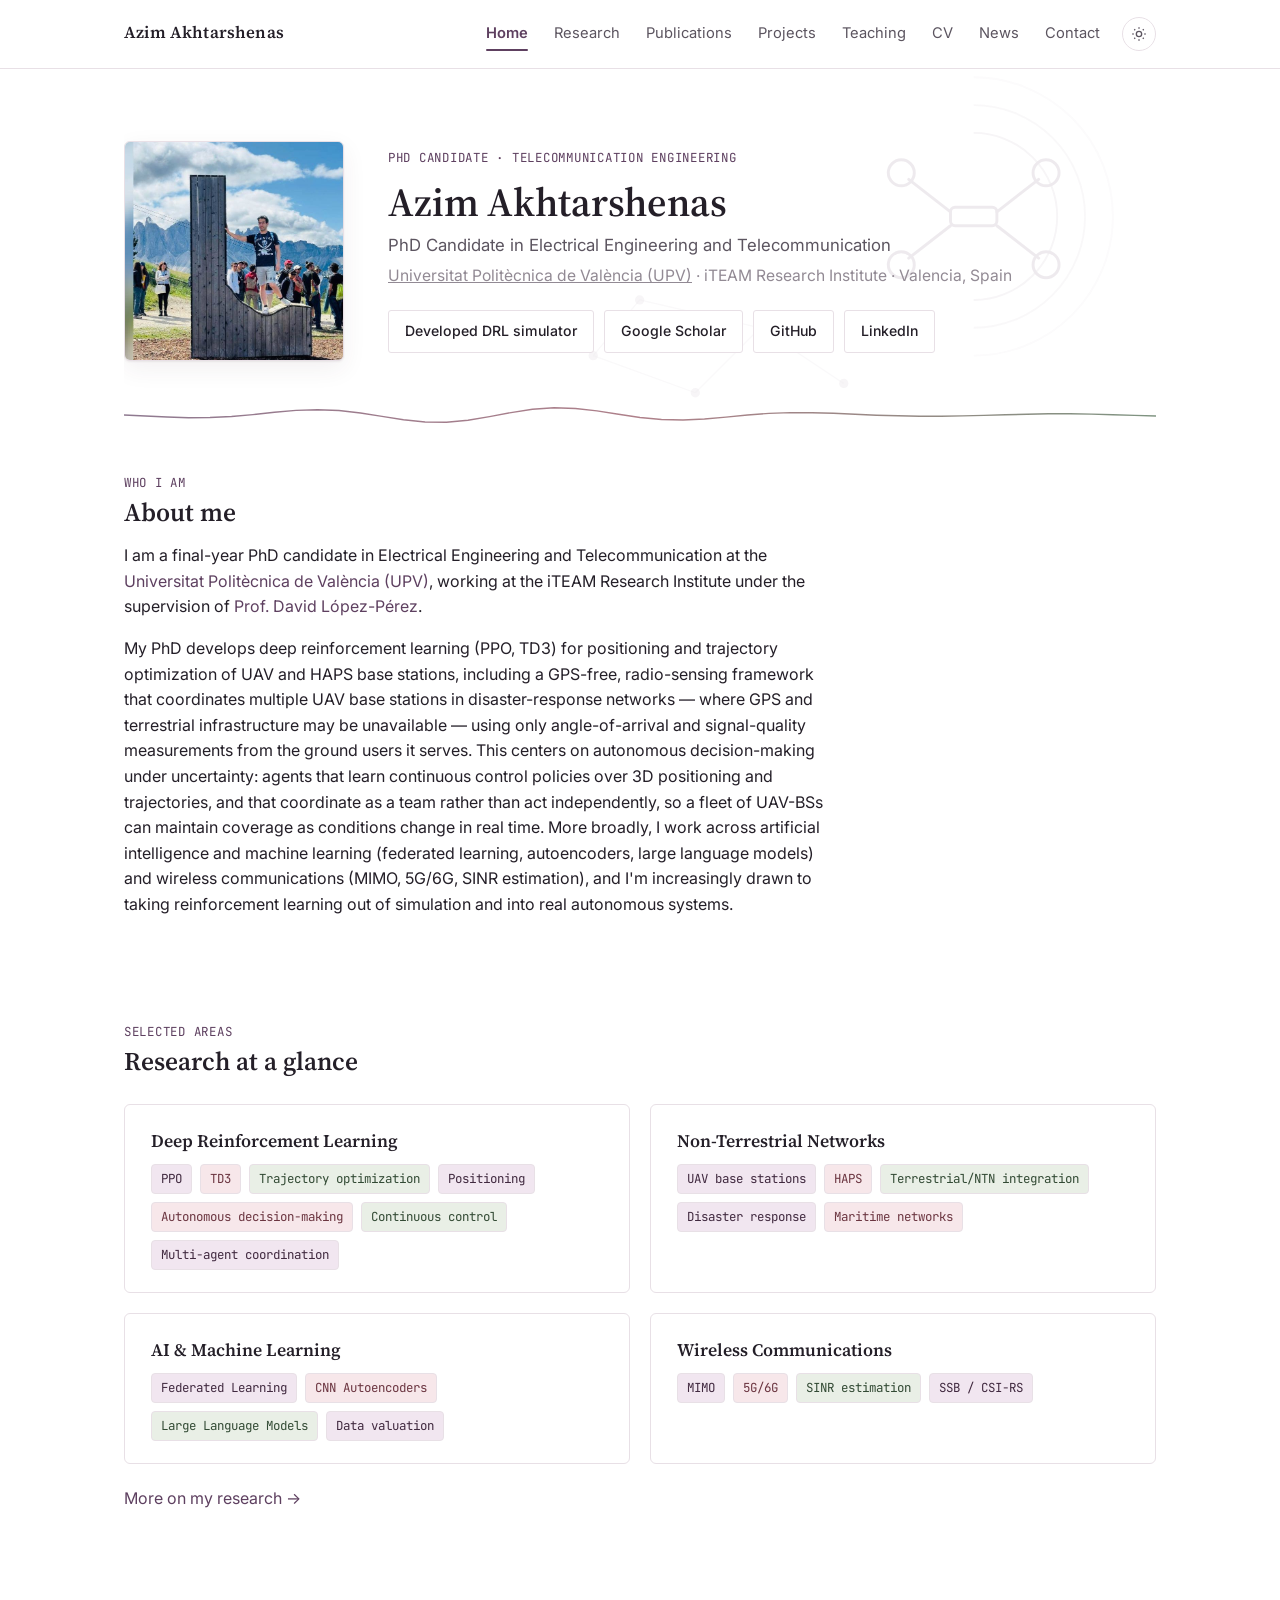
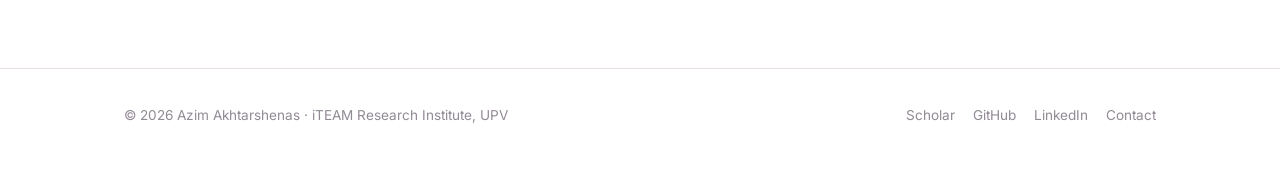
==== commit 1a5b3cd4: "Add Developed DRL simulator link to hero" ====
--- a/index.html
+++ b/index.html
@@ -108,6 +108,7 @@
           <a href="https://www.upv.es" target="_blank" rel="noopener">Universitat Politècnica de València (UPV)</a> · iTEAM Research Institute · Valencia, Spain
         </p>
         <div class="btn-row">
+          <a class="btn" href="https://github.com/giulia-open-lab/DRL_Giulia_Azim" target="_blank" rel="noopener" title="Deep reinforcement learning simulator (built on the Giulia platform) that trains ground robots and aerial vehicles to find and hold an optimal position for serving users">Developed DRL simulator</a>
           <a class="btn" href="https://scholar.google.com/citations?user=5eCLyxwAAAAJ" target="_blank" rel="noopener">Google Scholar</a>
           <a class="btn" href="https://github.com/aakhtarshenas" target="_blank" rel="noopener">GitHub</a>
           <a class="btn" href="https://www.linkedin.com/in/azim-akhtarshenas-8499a5163/" target="_blank" rel="noopener">LinkedIn</a>
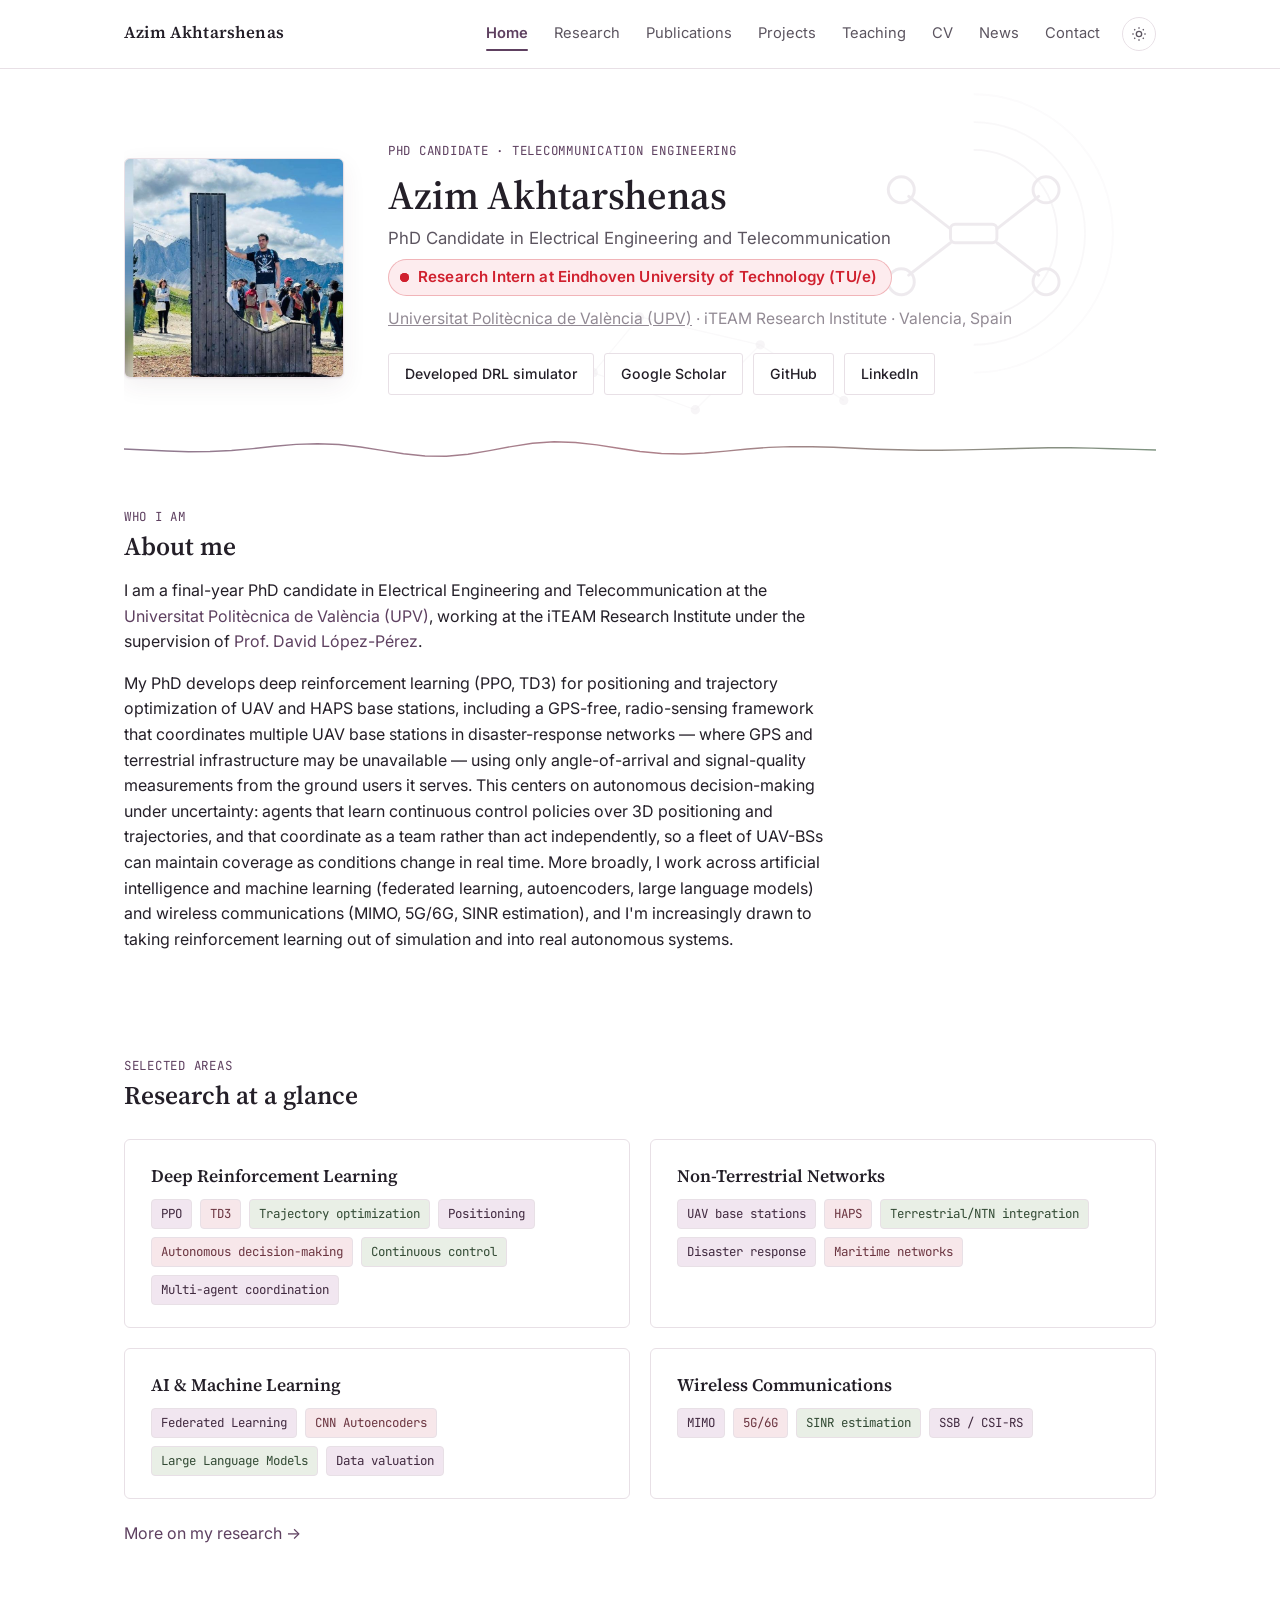
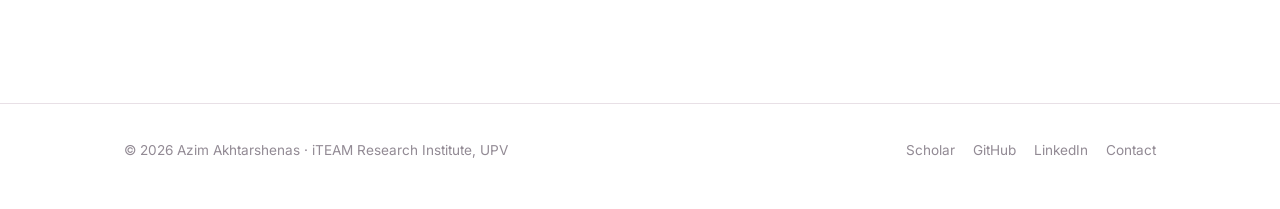
==== commit 232247fc: "Add TU/e research intern line to hero" ====
--- a/index.html
+++ b/index.html
@@ -104,6 +104,12 @@
         <span class="eyebrow">PhD Candidate · Telecommunication Engineering</span>
         <h1>Azim Akhtarshenas</h1>
         <p class="role">PhD Candidate in Electrical Engineering and Telecommunication</p>
+        <p class="intern">
+          <a href="https://www.tue.nl/en" target="_blank" rel="noopener">
+            <span class="intern-dot" aria-hidden="true"></span>
+            Research Intern at Eindhoven University of Technology (TU/e)
+          </a>
+        </p>
         <p class="affil">
           <a href="https://www.upv.es" target="_blank" rel="noopener">Universitat Politècnica de València (UPV)</a> · iTEAM Research Institute · Valencia, Spain
         </p>
--- a/assets/css/style.css
+++ b/assets/css/style.css
@@ -22,6 +22,9 @@
   --rose-wash: #f7e7ea;
   --sage: #47654a;
   --sage-deep: #324a34;
+  --tue-red: #d0202e;
+  --tue-red-wash: #fdecee;
+  --tue-red-line: rgba(208, 32, 46, 0.28);
   --sage-wash: #e9efe6;
   --shadow: 0 1px 2px rgba(64, 41, 63, 0.07), 0 8px 24px rgba(64, 41, 63, 0.07);
 
@@ -52,6 +55,9 @@
   --rose-wash: #302127;
   --sage: #9dc2a0;
   --sage-deep: #c1ddc3;
+  --tue-red: #ff7a85;
+  --tue-red-wash: #3a1d22;
+  --tue-red-line: rgba(255, 122, 133, 0.35);
   --sage-wash: #1b2a1e;
   --shadow: 0 1px 2px rgba(0, 0, 0, 0.3), 0 8px 24px rgba(0, 0, 0, 0.35);
 }
@@ -315,6 +321,52 @@
   margin-bottom: 14px;
 }
 .hero .affil a { color: var(--ink-faint); text-decoration: underline; }
+
+/* ---------- Current position pill (TU/e research intern) ---------- */
+.hero .intern { margin: 8px 0 10px; }
+.hero .intern a {
+  display: inline-flex;
+  align-items: center;
+  gap: 9px;
+  padding: 5px 14px 5px 11px;
+  border: 1px solid var(--tue-red-line);
+  border-radius: 999px;
+  background: var(--tue-red-wash);
+  color: var(--tue-red);
+  font-size: 0.95rem;
+  font-weight: 600;
+  letter-spacing: 0.01em;
+  text-decoration: none;
+  transition: transform 0.2s ease, box-shadow 0.2s ease;
+}
+.hero .intern a:hover {
+  text-decoration: none;
+  transform: translateY(-1px);
+  box-shadow: 0 4px 14px var(--tue-red-line);
+}
+.intern-dot {
+  position: relative;
+  width: 9px;
+  height: 9px;
+  border-radius: 50%;
+  background: var(--tue-red);
+  flex: none;
+}
+.intern-dot::after {
+  content: "";
+  position: absolute;
+  inset: 0;
+  border-radius: 50%;
+  background: var(--tue-red);
+  animation: intern-pulse 2.2s ease-out infinite;
+}
+@keyframes intern-pulse {
+  0%   { transform: scale(1);   opacity: 0.55; }
+  100% { transform: scale(2.8); opacity: 0; }
+}
+@media (max-width: 700px) {
+  .hero .intern a { font-size: 0.88rem; text-align: left; }
+}
 .tag-row {
   display: flex; flex-wrap: wrap; gap: 8px;
   margin-top: 12px;
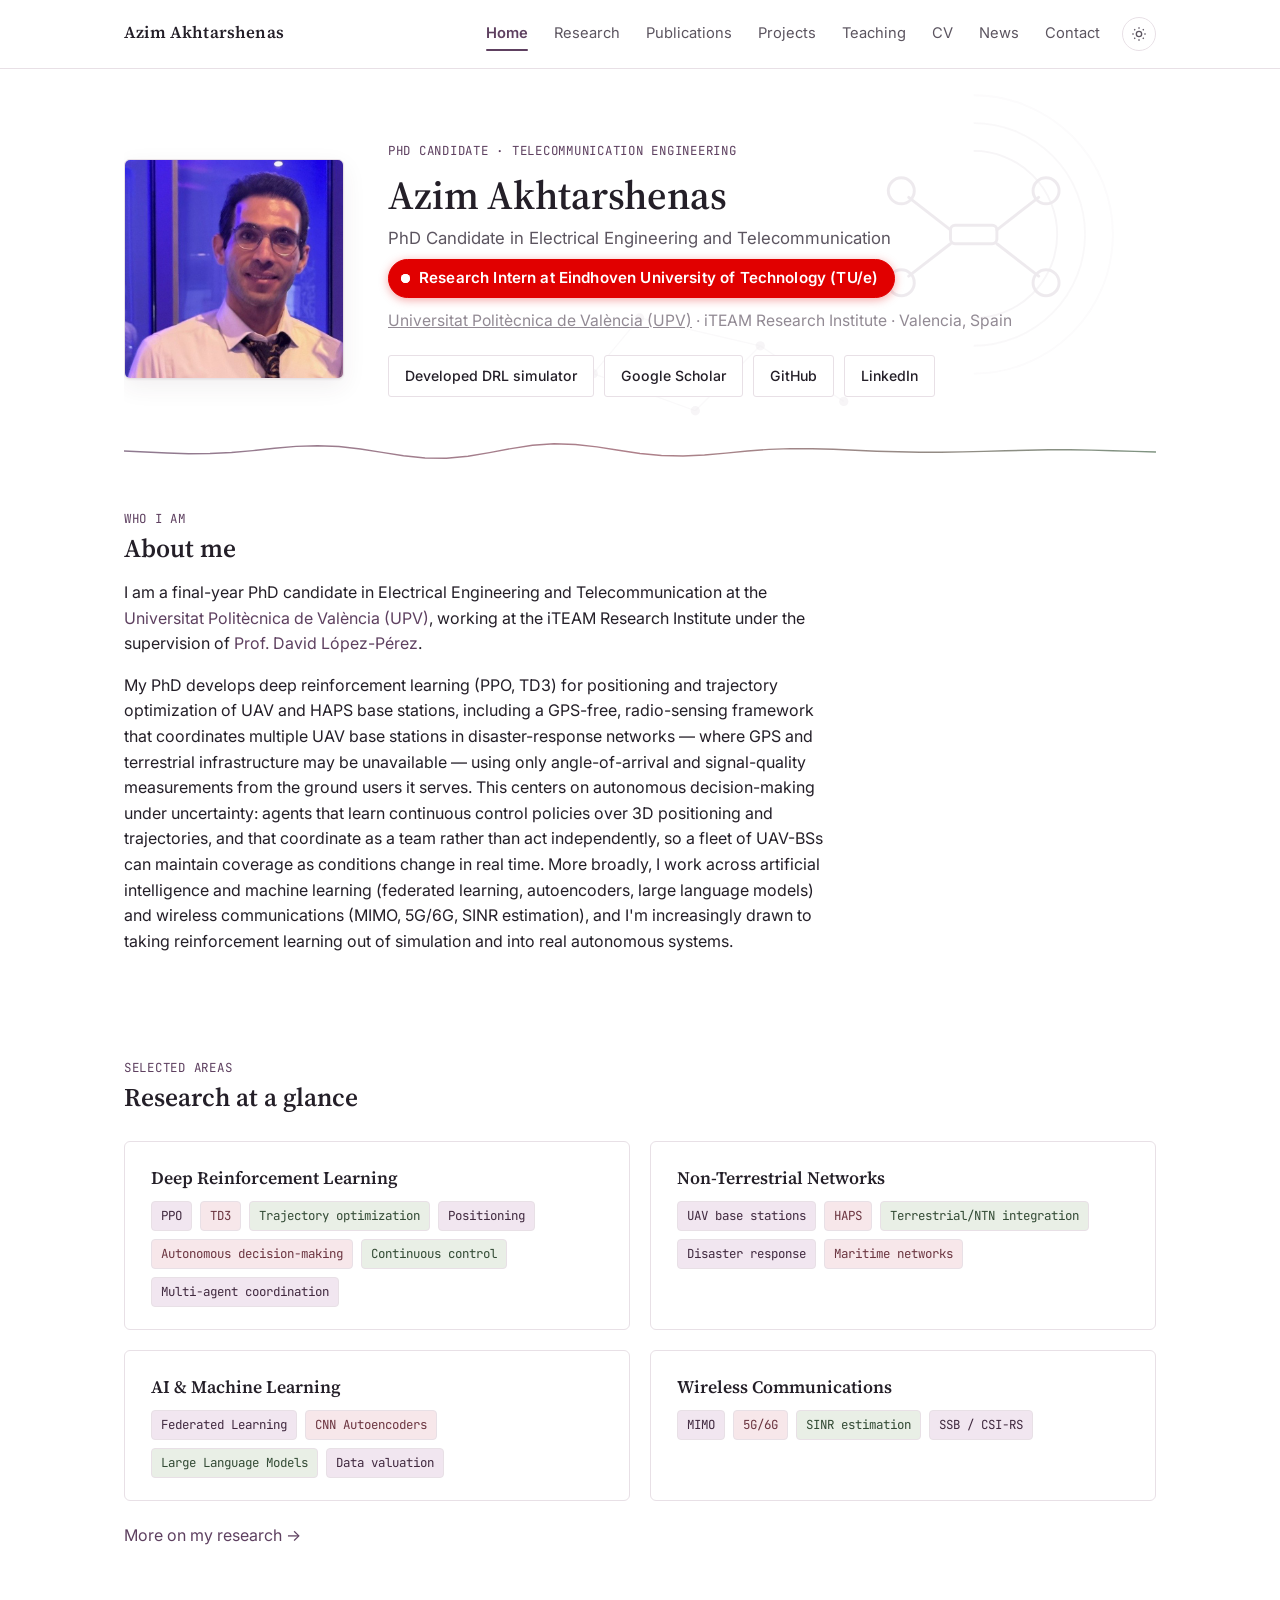
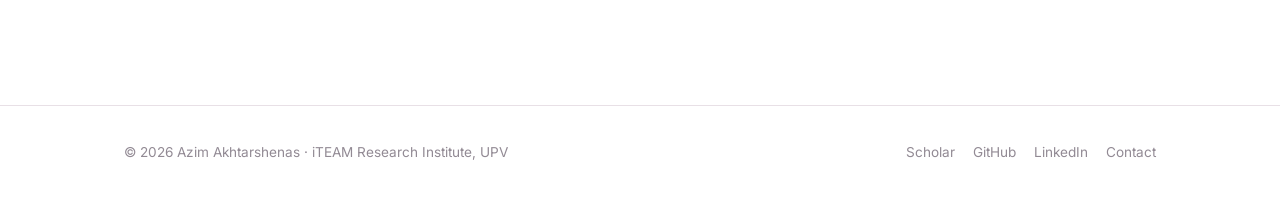
==== commit 22173048: "Contact page: TU/e email, address, map and footer" ====
--- a/index.html
+++ b/index.html
@@ -99,7 +99,7 @@
       </g>
     </svg>
     <div class="hero-grid">
-      <img class="hero-photo" src="assets/img/profile.jpg" alt="Portrait of Azim Akhtarshenas" />
+      <img class="hero-photo" src="assets/img/profile-azim.jpg" alt="Portrait of Azim Akhtarshenas" />
       <div>
         <span class="eyebrow">PhD Candidate · Telecommunication Engineering</span>
         <h1>Azim Akhtarshenas</h1>
--- a/assets/css/style.css
+++ b/assets/css/style.css
@@ -22,9 +22,9 @@
   --rose-wash: #f7e7ea;
   --sage: #47654a;
   --sage-deep: #324a34;
-  --tue-red: #d0202e;
-  --tue-red-wash: #fdecee;
-  --tue-red-line: rgba(208, 32, 46, 0.28);
+  --tue-red: #e10000;
+  --tue-red-deep: #b80000;
+  --tue-red-glow: rgba(225, 0, 0, 0.35);
   --sage-wash: #e9efe6;
   --shadow: 0 1px 2px rgba(64, 41, 63, 0.07), 0 8px 24px rgba(64, 41, 63, 0.07);
 
@@ -55,9 +55,9 @@
   --rose-wash: #302127;
   --sage: #9dc2a0;
   --sage-deep: #c1ddc3;
-  --tue-red: #ff7a85;
-  --tue-red-wash: #3a1d22;
-  --tue-red-line: rgba(255, 122, 133, 0.35);
+  --tue-red: #e10000;
+  --tue-red-deep: #ff2a2a;
+  --tue-red-glow: rgba(255, 60, 60, 0.45);
   --sage-wash: #1b2a1e;
   --shadow: 0 1px 2px rgba(0, 0, 0, 0.3), 0 8px 24px rgba(0, 0, 0, 0.35);
 }
@@ -328,28 +328,31 @@
   display: inline-flex;
   align-items: center;
   gap: 9px;
-  padding: 5px 14px 5px 11px;
-  border: 1px solid var(--tue-red-line);
+  padding: 6px 16px 6px 12px;
+  border: 1px solid var(--tue-red);
   border-radius: 999px;
-  background: var(--tue-red-wash);
-  color: var(--tue-red);
+  background: var(--tue-red);
+  color: #ffffff;
   font-size: 0.95rem;
   font-weight: 600;
   letter-spacing: 0.01em;
   text-decoration: none;
-  transition: transform 0.2s ease, box-shadow 0.2s ease;
+  box-shadow: 0 2px 10px var(--tue-red-glow);
+  transition: transform 0.2s ease, box-shadow 0.2s ease, background 0.2s ease;
 }
 .hero .intern a:hover {
   text-decoration: none;
+  background: var(--tue-red-deep);
+  border-color: var(--tue-red-deep);
   transform: translateY(-1px);
-  box-shadow: 0 4px 14px var(--tue-red-line);
+  box-shadow: 0 6px 18px var(--tue-red-glow);
 }
 .intern-dot {
   position: relative;
   width: 9px;
   height: 9px;
   border-radius: 50%;
-  background: var(--tue-red);
+  background: #ffffff;
   flex: none;
 }
 .intern-dot::after {
@@ -357,11 +360,11 @@
   position: absolute;
   inset: 0;
   border-radius: 50%;
-  background: var(--tue-red);
+  background: #ffffff;
   animation: intern-pulse 2.2s ease-out infinite;
 }
 @keyframes intern-pulse {
-  0%   { transform: scale(1);   opacity: 0.55; }
+  0%   { transform: scale(1);   opacity: 0.7; }
   100% { transform: scale(2.8); opacity: 0; }
 }
 @media (max-width: 700px) {
@@ -740,7 +743,7 @@
   font-family: var(--font-body);
   font-size: 0.92rem;
   background: #fff;
-  color: var(--ink);
+  color: #241d29;
   box-sizing: border-box;
 }
 .contact-form-card textarea { resize: vertical; }
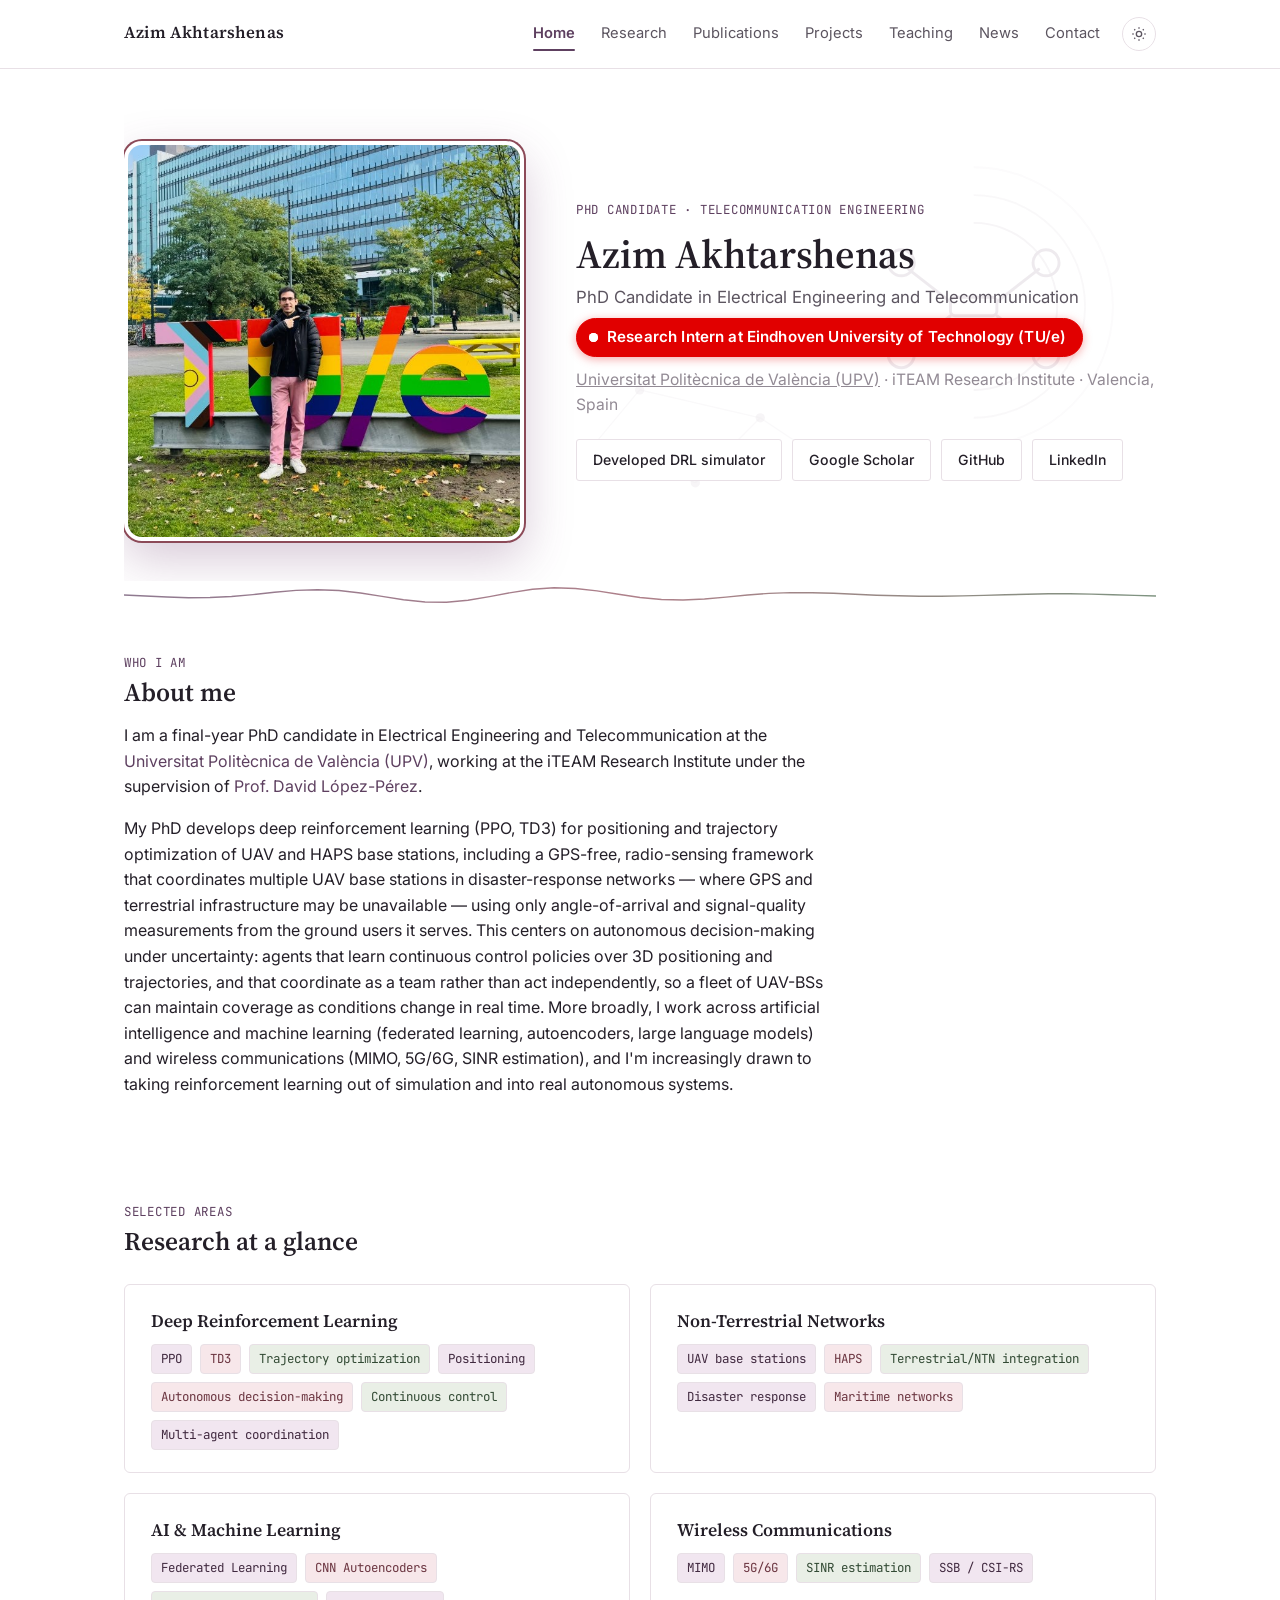
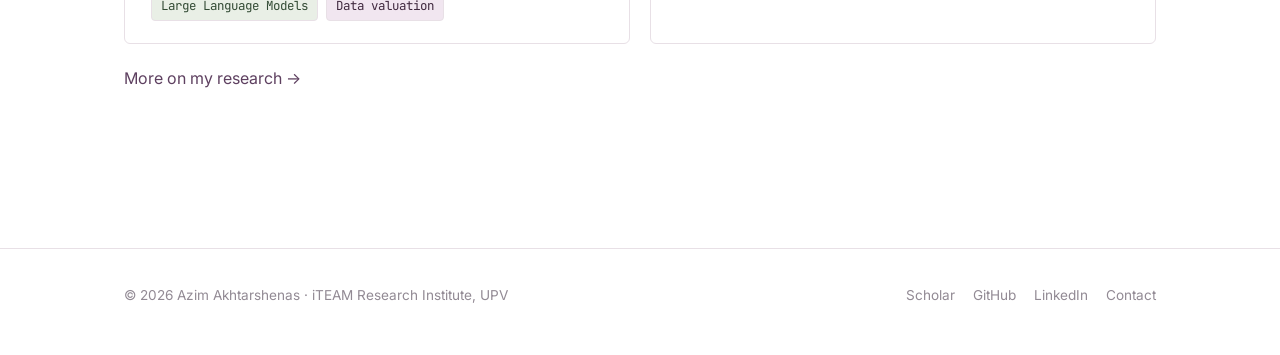
==== commit c9727287: "Big TU/e hero photo" ====
--- a/index.html
+++ b/index.html
@@ -24,7 +24,6 @@
       <li><a href="publications.html">Publications</a></li>
       <li><a href="projects.html">Projects</a></li>
       <li><a href="teaching.html">Teaching</a></li>
-      <li><a href="cv.html">CV</a></li>
       <li><a href="news.html">News</a></li>
       <li><a href="contact.html">Contact</a></li>
       <li>
@@ -99,7 +98,7 @@
       </g>
     </svg>
     <div class="hero-grid">
-      <img class="hero-photo" src="assets/img/profile-azim.jpg" alt="Portrait of Azim Akhtarshenas" />
+      <img class="hero-photo" src="assets/img/profile-tue.jpg" alt="Azim Akhtarshenas in front of the TU/e sign at Eindhoven University of Technology" />
       <div>
         <span class="eyebrow">PhD Candidate · Telecommunication Engineering</span>
         <h1>Azim Akhtarshenas</h1>
--- a/assets/css/style.css
+++ b/assets/css/style.css
@@ -285,17 +285,18 @@
 }
 .hero-grid {
   display: grid;
-  grid-template-columns: 220px 1fr;
-  gap: 44px;
+  grid-template-columns: minmax(300px, 400px) 1fr;
+  gap: 52px;
   align-items: center;
 }
 .hero-photo {
-  width: 220px; height: 220px;
-  border-radius: 6px;
-  object-fit: cover;
+  width: 100%; max-width: 400px; height: auto;
+  aspect-ratio: 1 / 1;
+  border-radius: 18px;
+  object-fit: contain;
   background: var(--bg-sunken);
-  border: 1px solid var(--hairline);
-  box-shadow: var(--shadow);
+  border: 4px solid #fff;
+  box-shadow: 0 0 0 2px var(--rose, #c98a9b), 0 18px 48px rgba(110, 60, 110, 0.28);
 }
 .eyebrow {
   font-family: var(--font-mono);
@@ -388,7 +389,7 @@
 
 @media (max-width: 700px) {
   .hero-grid { grid-template-columns: 1fr; text-align: center; }
-  .hero-photo { width: 160px; height: 160px; margin: 0 auto; }
+  .hero-photo { width: 100%; max-width: 340px; margin: 0 auto; }
   .tag-row, .btn-row { justify-content: center; }
   .hero h1 { font-size: 2rem; }
   .hero-art { display: none; }
